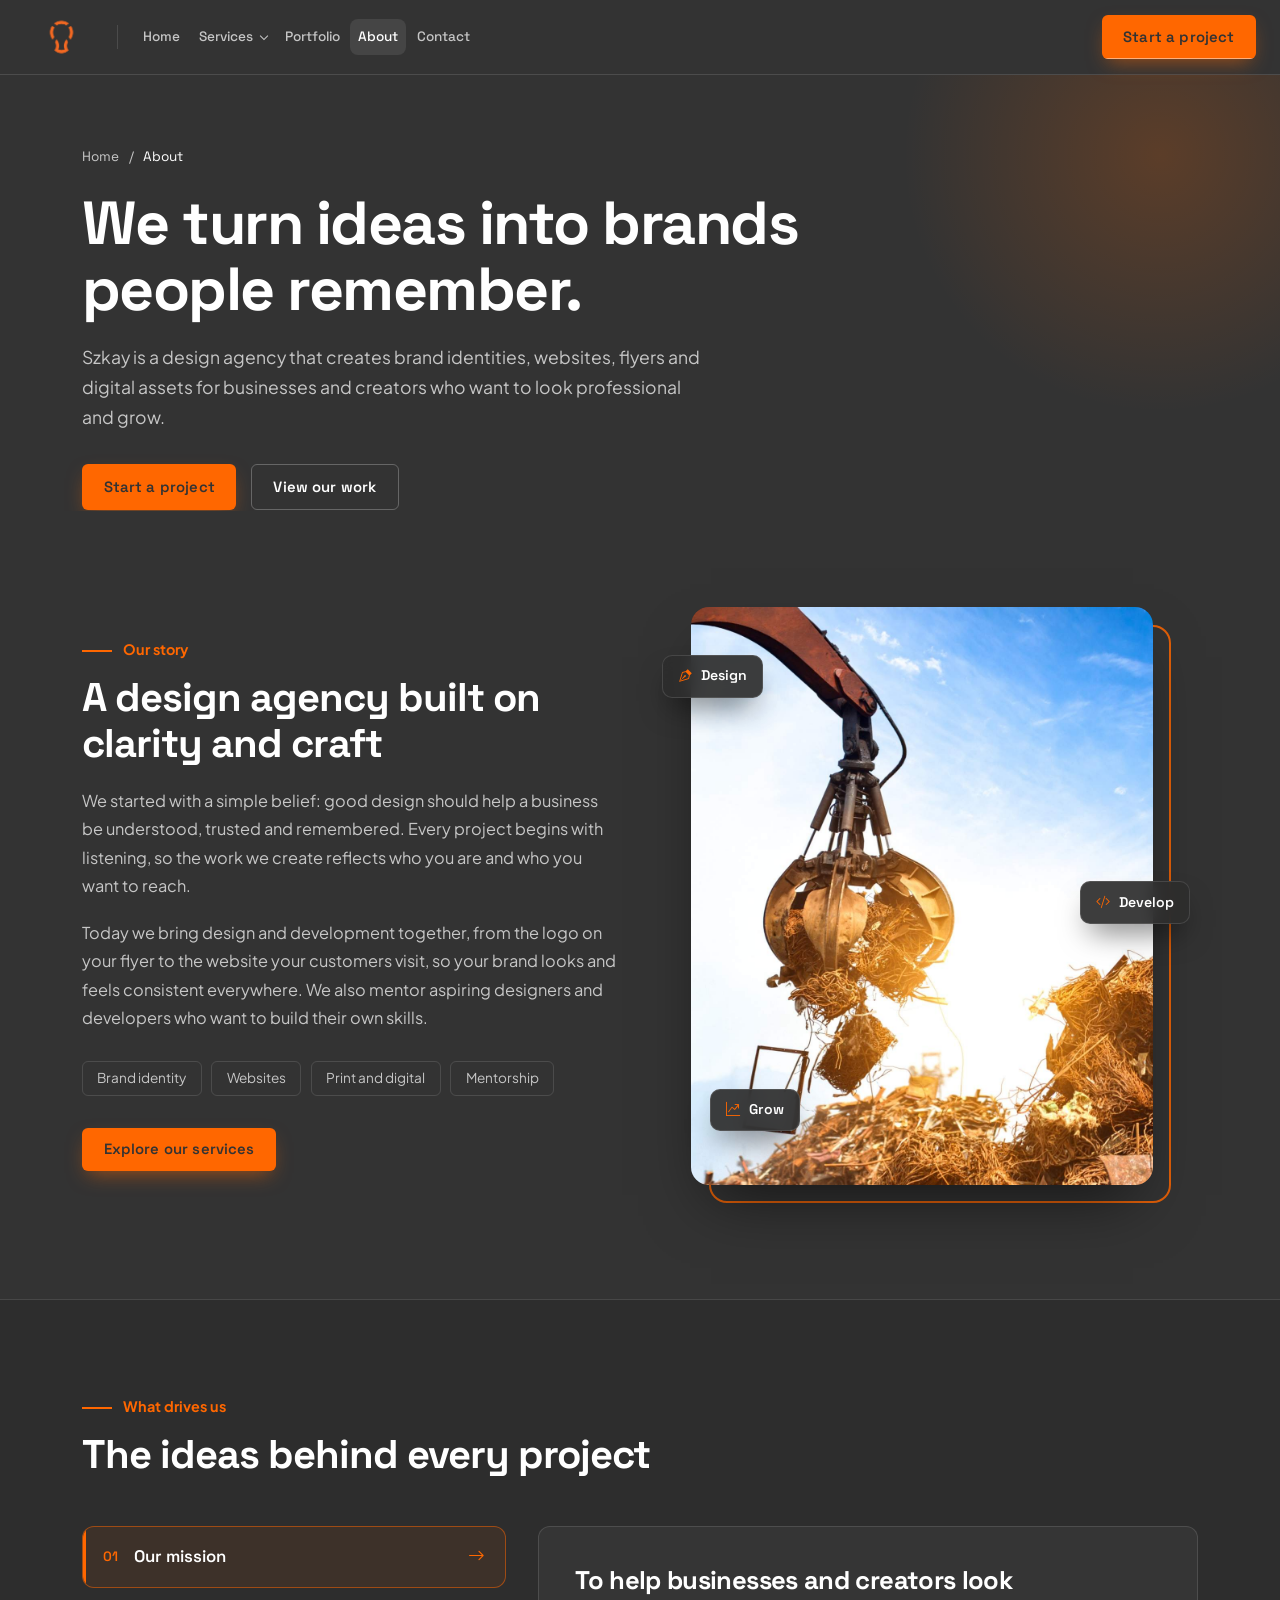
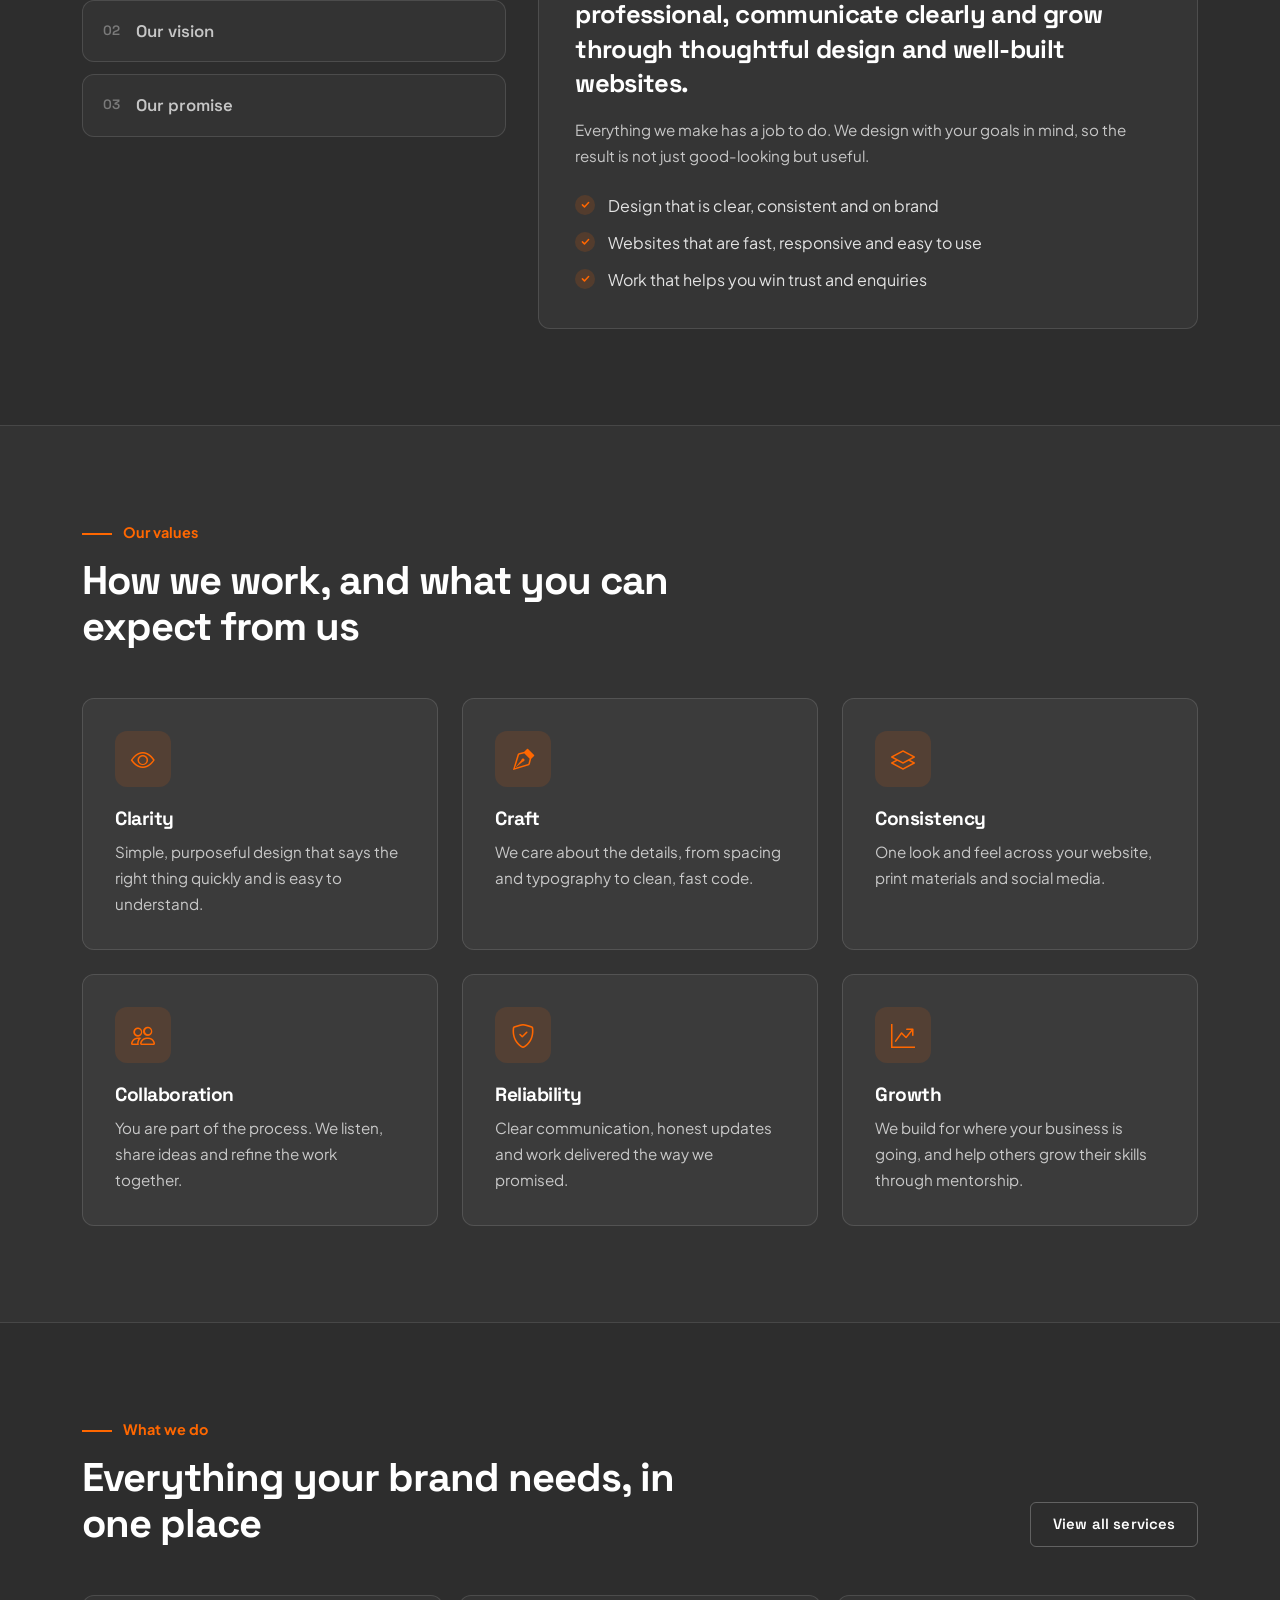
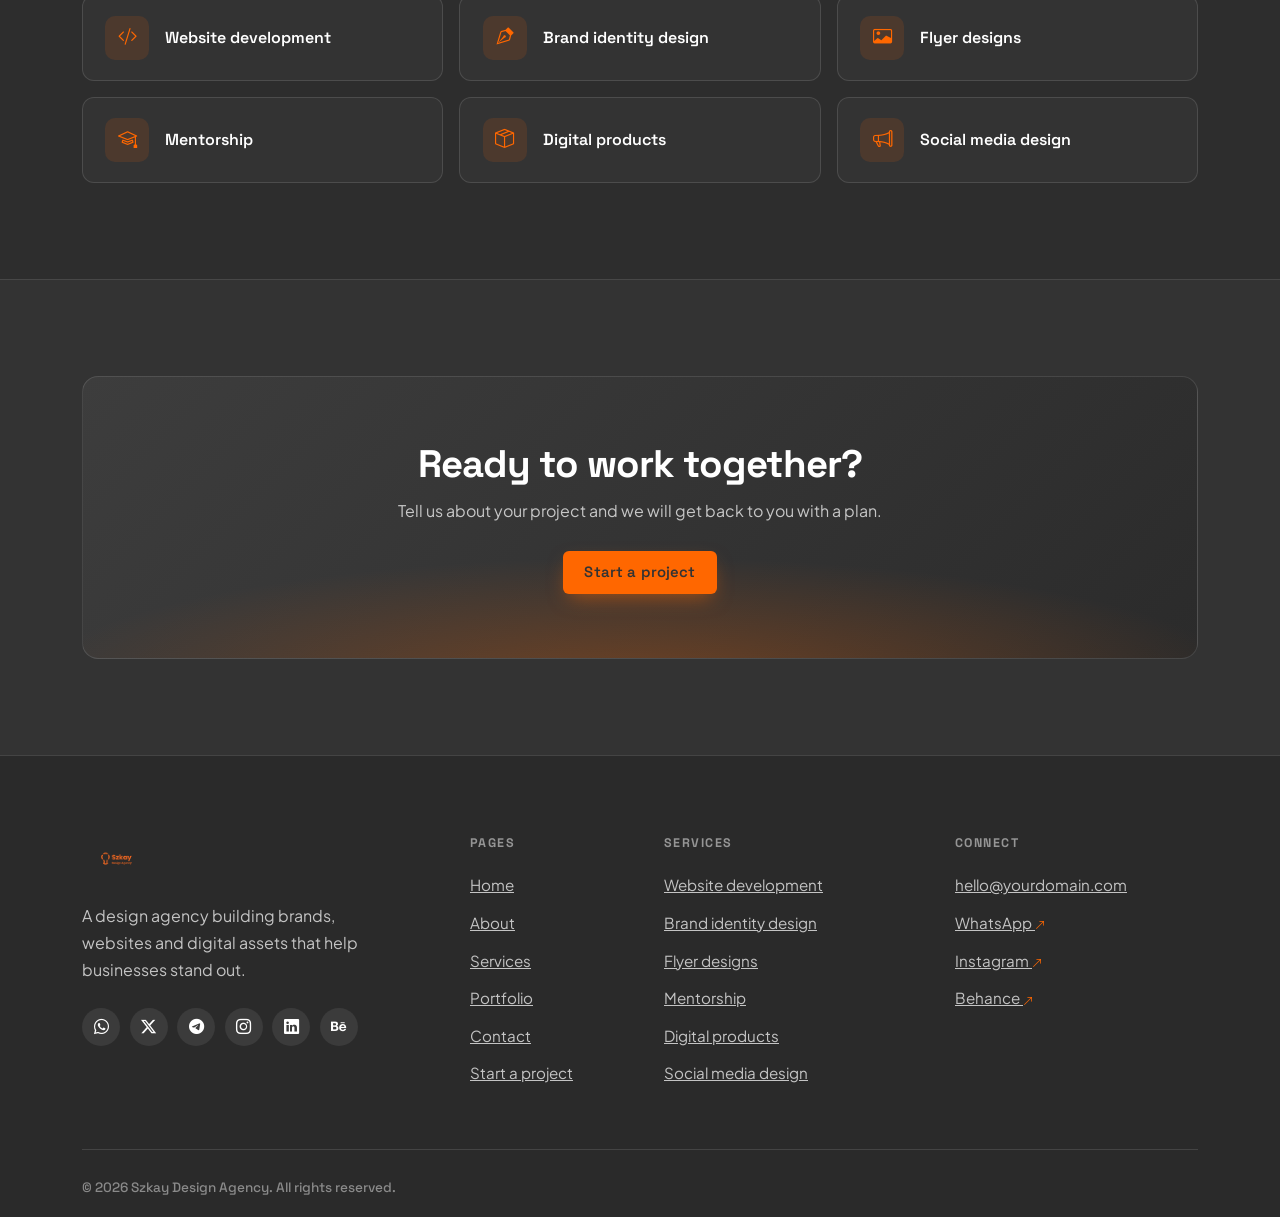
==== about.html @ f497b81e "Add files via upload" ====
<!DOCTYPE html>
<html lang="en">

<head>
    <meta charset="UTF-8">
    <meta name="viewport" content="width=device-width, initial-scale=1.0">

    <title>About | Szkay Design Agency</title>
    <meta name="description"
        content="Learn about Szkay Design Agency: who we are, what we believe and how we help businesses and creators with brand identity, websites, flyers and digital assets.">

    <!-- Bootstrap CSS -->
    <link href="https://cdn.jsdelivr.net/npm/bootstrap@5.3.8/dist/css/bootstrap.min.css" rel="stylesheet"
        integrity="sha384-sRIl4kxILFvY47J16cr9ZwB07vP4J8+LH7qKQnuqkuIAvNWLzeN8tE5YBujZqJLB" crossorigin="anonymous">

    <!-- Bootstrap Icons -->
    <link rel="stylesheet" href="https://cdn.jsdelivr.net/npm/bootstrap-icons@1.11.3/font/bootstrap-icons.min.css">

    <!-- Shared site CSS, then this page's CSS -->
    <link rel="stylesheet" href="index.css">
    <link rel="stylesheet" href="about.css">
    <link rel="preconnect" href="https://fonts.googleapis.com">
    <link
        href="https://fonts.googleapis.com/css2?family=Plus+Jakarta+Sans:wght@400;500;600;700;800&family=Space+Grotesk:wght@500;600;700&display=swap"
        rel="stylesheet">
</head>

<body>

    <!-- ===== NAVBAR ===== -->
    <header class="site-header">
        <nav class="navbar navbar-expand-lg site-nav" aria-label="Main navigation">
            <div class="container-fluid px-3 px-lg-4">

                <!-- Logo (left) -->
                <a class="navbar-brand site-logo" href="index.html">
                    <img src="icon.png" alt="SZKAY Design Agency" class="logo-img">
                </a>

                <!-- Thin divider between logo and links (desktop only) -->
                <span class="logo-divider d-none d-lg-block" aria-hidden="true"></span>

                <!-- Mobile toggler -->
                <button class="navbar-toggler site-toggler ms-auto" type="button" data-bs-toggle="collapse"
                    data-bs-target="#mainNav" aria-controls="mainNav" aria-expanded="false"
                    aria-label="Toggle navigation">
                    <span class="toggler-bar"></span>
                    <span class="toggler-bar"></span>
                    <span class="toggler-bar"></span>
                </button>

                <div class="collapse navbar-collapse" id="mainNav">

                    <!-- Links (next to the logo) -->
                    <ul class="navbar-nav site-links">
                        <li class="nav-item"><a class="nav-link" href="index.html">Home</a>
                        </li>

                        <!-- Services mega dropdown -->
                        <li class="nav-item dropdown">
                            <a class="nav-link dropdown-toggle" href="services.html" role="button"
                                data-bs-toggle="dropdown" aria-expanded="false">Services</a>
                            <div class="dropdown-menu mega-menu">
                                <div class="mega-grid">
                                    <a class="mega-item" href="services.html#website-development" style="--i:0">
                                        <span class="mega-icon"><i class="bi bi-code-slash"></i></span>
                                        <span class="mega-text"><strong>Website development</strong><small>Fast,
                                                responsive websites built to convert</small></span>
                                    </a>
                                    <a class="mega-item" href="services.html#brand-identity" style="--i:1">
                                        <span class="mega-icon"><i class="bi bi-vector-pen"></i></span>
                                        <span class="mega-text"><strong>Brand identity design</strong><small>Logos,
                                                colours and brand guidelines</small></span>
                                    </a>
                                    <a class="mega-item" href="services.html#flyer-designs" style="--i:2">
                                        <span class="mega-icon"><i class="bi bi-card-image"></i></span>
                                        <span class="mega-text"><strong>Flyer designs</strong><small>Print and digital
                                                flyers that get noticed</small></span>
                                    </a>
                                    <a class="mega-item" href="services.html#mentorship" style="--i:3">
                                        <span class="mega-icon"><i class="bi bi-mortarboard"></i></span>
                                        <span class="mega-text"><strong>Mentorship</strong><small>One-on-one guidance in
                                                design and code</small></span>
                                    </a>
                                    <a class="mega-item" href="services.html#digital-products" style="--i:4">
                                        <span class="mega-icon"><i class="bi bi-box-seam"></i></span>
                                        <span class="mega-text"><strong>Digital products</strong><small>Templates, kits
                                                and ready-to-use assets</small></span>
                                    </a>
                                    <a class="mega-item" href="services.html#social-media-design" style="--i:5">
                                        <span class="mega-icon"><i class="bi bi-megaphone"></i></span>
                                        <span class="mega-text"><strong>Social media design</strong><small>Posts,
                                                banners and campaign graphics</small></span>
                                    </a>
                                </div>
                                <div class="mega-foot"><a href="services.html">View all services <i
                                            class="bi bi-arrow-right"></i></a></div>
                            </div>
                        </li>

                        <li class="nav-item"><a class="nav-link" href="portfolio.html">Portfolio</a></li>
                        <li class="nav-item"><a class="nav-link active" aria-current="page" href="about.html">About</a></li>
                        <li class="nav-item"><a class="nav-link" href="contact.html">Contact</a></li>
                    </ul>

                    <!-- Actions (right) -->
                    <div class="nav-actions ms-lg-auto">
                        <a class="btn nav-cta" href="contact.html">Start a project</a>
                    </div>

                </div>
            </div>
        </nav>

        <!-- Scroll progress line -->
        <div class="scroll-progress" aria-hidden="true"></div>
    </header>

    <main>

        <!-- ===== PAGE HERO ===== -->
        <section class="page-hero">
            <div class="container-xl">
                <nav class="crumbs" aria-label="Breadcrumb" data-reveal>
                    <a href="index.html">Home</a><span aria-hidden="true">/</span><span aria-current="page">About</span>
                </nav>
                <h1 class="hero-title">We turn ideas into brands people remember.</h1>
                <p class="lead-text" data-reveal style="--d:.2s">Szkay is a design agency that creates brand identities,
                    websites, flyers and digital assets for businesses and creators who want to look professional and
                    grow.</p>
                <div class="hero-actions" data-reveal style="--d:.3s">
                    <a class="btn btn-fill" href="contact.html">Start a project</a>
                    <a class="btn btn-ghost" href="portfolio.html">View our work</a>
                </div>
            </div>
        </section>

        <!-- ===== OUR STORY ===== -->
        <section class="section ab-story" id="story">
            <div class="container-xl">
                <div class="row g-5 align-items-center">
                    <div class="col-lg-6" data-reveal>
                        <p class="kicker">Our story</p>
                        <h2>A design agency built on clarity and craft</h2>
                        <p class="ab-text">We started with a simple belief: good design should help a business be
                            understood, trusted and remembered. Every project begins with listening, so the work we
                            create reflects who you are and who you want to reach.</p>
                        <p class="ab-text">Today we bring design and development together, from the logo on your flyer
                            to the website your customers visit, so your brand looks and feels consistent everywhere. We
                            also mentor aspiring designers and developers who want to build their own skills.</p>
                        <ul class="hero-tags">
                            <li>Brand identity</li>
                            <li>Websites</li>
                            <li>Print and digital</li>
                            <li>Mentorship</li>
                        </ul>
                        <a class="btn btn-fill" href="services.html">Explore our services</a>
                    </div>
                    <div class="col-lg-6" data-reveal style="--d:.15s">
                        <!-- Replace 2.jpg with a photo of your own (portrait works best) -->
                        <div class="about-visual">
                            <div class="about-frame">
                                <img src="2.jpg" alt="Szkay Design Agency creative work" loading="lazy">
                            </div>
                            <span class="float-chip c1"><i class="bi bi-vector-pen"></i> Design</span>
                            <span class="float-chip c2"><i class="bi bi-code-slash"></i> Develop</span>
                            <span class="float-chip c3"><i class="bi bi-graph-up-arrow"></i> Grow</span>
                        </div>
                    </div>
                </div>
            </div>
        </section>


        <!-- ===== MISSION / VISION / PROMISE ===== -->
        <section class="section section-alt ab-mission" id="mission">
            <div class="container-xl">
                <div class="section-head" data-reveal>
                    <p class="kicker">What drives us</p>
                    <h2>The ideas behind every project</h2>
                </div>
                <div class="ab-tabs" data-reveal>
                    <div class="ab-tablist" role="tablist" aria-label="Our mission, vision and promise" aria-orientation="vertical">
                            <button class="ab-tab" type="button" role="tab" id="tab-mission" aria-controls="panel-mission"
                                aria-selected="true" data-tab="mission"><span class="ab-tab-no">01</span>Our mission<i class="bi bi-arrow-right"></i></button>
                            <button class="ab-tab" type="button" role="tab" id="tab-vision" aria-controls="panel-vision"
                                aria-selected="false" data-tab="vision" tabindex="-1"><span class="ab-tab-no">02</span>Our vision<i class="bi bi-arrow-right"></i></button>
                            <button class="ab-tab" type="button" role="tab" id="tab-promise" aria-controls="panel-promise"
                                aria-selected="false" data-tab="promise" tabindex="-1"><span class="ab-tab-no">03</span>Our promise<i class="bi bi-arrow-right"></i></button>
                    </div>
                    <div class="ab-panels">
                            <article class="card-x ab-panel is-active" role="tabpanel" id="panel-mission" aria-labelledby="tab-mission" tabindex="0">
                                <h3>To help businesses and creators look professional, communicate clearly and grow through thoughtful design and well-built websites.</h3>
                                <p>Everything we make has a job to do. We design with your goals in mind, so the result is not just good-looking but useful.</p>
                                <ul class="ab-points">
                                    <li>Design that is clear, consistent and on brand</li>
                                    <li>Websites that are fast, responsive and easy to use</li>
                                    <li>Work that helps you win trust and enquiries</li>
                                </ul>
                            </article>
                            <article class="card-x ab-panel" role="tabpanel" id="panel-vision" aria-labelledby="tab-vision" tabindex="0" hidden>
                                <h3>To be the design partner people trust to bring their ideas to life, and to help the next generation of designers and developers find their footing.</h3>
                                <p>We want every client to leave with work they are proud of, and every mentee to leave with skills and confidence they can build on.</p>
                                <ul class="ab-points">
                                    <li>A trusted partner for brands of every size</li>
                                    <li>Design and development working together under one roof</li>
                                    <li>A community of growing creatives</li>
                                </ul>
                            </article>
                            <article class="card-x ab-panel" role="tabpanel" id="panel-promise" aria-labelledby="tab-promise" tabindex="0" hidden>
                                <h3>Clear communication, honest advice and work we are proud to put our name on, from the first message to the final delivery.</h3>
                                <p>We keep you informed, listen to your feedback and tell you what we think, even when it is not what you expected to hear.</p>
                                <ul class="ab-points">
                                    <li>No jargon, just plain and honest communication</li>
                                    <li>Your feedback shapes the final result</li>
                                    <li>Everything you need to use your files, handed over</li>
                                </ul>
                            </article>
                    </div>
                </div>
            </div>
        </section>

        <!-- ===== VALUES ===== -->
        <section class="section" id="values">
            <div class="container-xl">
                <div class="section-head" data-reveal>
                    <p class="kicker">Our values</p>
                    <h2>How we work, and what you can expect from us</h2>
                </div>
                <div class="row g-4">
                    <div class="col-md-6 col-lg-4" data-reveal style="--d:0.0s">
                        <article class="card-x val-card">
                            <span class="val-icon"><i class="bi bi-eye"></i></span>
                            <h3>Clarity</h3>
                            <p>Simple, purposeful design that says the right thing quickly and is easy to understand.</p>
                        </article>
                    </div>
                    <div class="col-md-6 col-lg-4" data-reveal style="--d:0.1s">
                        <article class="card-x val-card">
                            <span class="val-icon"><i class="bi bi-vector-pen"></i></span>
                            <h3>Craft</h3>
                            <p>We care about the details, from spacing and typography to clean, fast code.</p>
                        </article>
                    </div>
                    <div class="col-md-6 col-lg-4" data-reveal style="--d:0.2s">
                        <article class="card-x val-card">
                            <span class="val-icon"><i class="bi bi-layers"></i></span>
                            <h3>Consistency</h3>
                            <p>One look and feel across your website, print materials and social media.</p>
                        </article>
                    </div>
                    <div class="col-md-6 col-lg-4" data-reveal style="--d:0.0s">
                        <article class="card-x val-card">
                            <span class="val-icon"><i class="bi bi-people"></i></span>
                            <h3>Collaboration</h3>
                            <p>You are part of the process. We listen, share ideas and refine the work together.</p>
                        </article>
                    </div>
                    <div class="col-md-6 col-lg-4" data-reveal style="--d:0.1s">
                        <article class="card-x val-card">
                            <span class="val-icon"><i class="bi bi-shield-check"></i></span>
                            <h3>Reliability</h3>
                            <p>Clear communication, honest updates and work delivered the way we promised.</p>
                        </article>
                    </div>
                    <div class="col-md-6 col-lg-4" data-reveal style="--d:0.2s">
                        <article class="card-x val-card">
                            <span class="val-icon"><i class="bi bi-graph-up-arrow"></i></span>
                            <h3>Growth</h3>
                            <p>We build for where your business is going, and help others grow their skills through mentorship.</p>
                        </article>
                    </div>
                </div>
            </div>
        </section>

        <!-- ===== WHAT WE DO ===== -->
        <section class="section section-alt ab-what" id="what-we-do">
            <div class="container-xl">
                <div class="section-head d-flex flex-wrap justify-content-between align-items-end gap-3" data-reveal>
                    <div style="max-width:640px">
                        <p class="kicker">What we do</p>
                        <h2 class="mb-0">Everything your brand needs, in one place</h2>
                    </div>
                    <a class="btn btn-ghost" href="services.html">View all services</a>
                </div>
                <div class="row g-3">
                    <div class="col-md-6 col-lg-4" data-reveal style="--d:0.00s">
                        <a class="what-tile" href="services.html#website-development">
                            <span class="what-icon"><i class="bi bi-code-slash"></i></span>Website development
                            <i class="bi bi-arrow-right what-arrow"></i>
                        </a>
                    </div>
                    <div class="col-md-6 col-lg-4" data-reveal style="--d:0.08s">
                        <a class="what-tile" href="services.html#brand-identity">
                            <span class="what-icon"><i class="bi bi-vector-pen"></i></span>Brand identity design
                            <i class="bi bi-arrow-right what-arrow"></i>
                        </a>
                    </div>
                    <div class="col-md-6 col-lg-4" data-reveal style="--d:0.16s">
                        <a class="what-tile" href="services.html#flyer-designs">
                            <span class="what-icon"><i class="bi bi-card-image"></i></span>Flyer designs
                            <i class="bi bi-arrow-right what-arrow"></i>
                        </a>
                    </div>
                    <div class="col-md-6 col-lg-4" data-reveal style="--d:0.00s">
                        <a class="what-tile" href="services.html#mentorship">
                            <span class="what-icon"><i class="bi bi-mortarboard"></i></span>Mentorship
                            <i class="bi bi-arrow-right what-arrow"></i>
                        </a>
                    </div>
                    <div class="col-md-6 col-lg-4" data-reveal style="--d:0.08s">
                        <a class="what-tile" href="services.html#digital-products">
                            <span class="what-icon"><i class="bi bi-box-seam"></i></span>Digital products
                            <i class="bi bi-arrow-right what-arrow"></i>
                        </a>
                    </div>
                    <div class="col-md-6 col-lg-4" data-reveal style="--d:0.16s">
                        <a class="what-tile" href="services.html#social-media-design">
                            <span class="what-icon"><i class="bi bi-megaphone"></i></span>Social media design
                            <i class="bi bi-arrow-right what-arrow"></i>
                        </a>
                    </div>
                </div>
            </div>
        </section>

        <!-- ===== CTA BAND ===== -->
        <section class="section">
            <div class="container-xl">
                <div class="cta-band" data-reveal>
                    <h2>Ready to work together?</h2>
                    <p>Tell us about your project and we will get back to you with a plan.</p>
                    <a class="btn btn-fill" href="contact.html">Start a project</a>
                </div>
            </div>
        </section>

    </main>

    <footer class="site-footer">
        <div class="container-xl">
            <div class="row g-5 footer-main">
                <div class="col-lg-4" data-reveal>
                    <a href="index.html" class="footer-logo"><img src="5.png" alt="SZKAY Design Agency"></a>
                    <p class="footer-about">A design agency building brands, websites and digital assets that help
                        businesses stand out.</p>
                    <div class="socials"><a href="#" aria-label="WhatsApp"><i class="bi bi-whatsapp"></i></a><a href="#"
                            aria-label="X"><i class="bi bi-twitter-x"></i></a><a href="#" aria-label="Telegram"><i
                                class="bi bi-telegram"></i></a><a href="#" aria-label="Instagram"><i
                                class="bi bi-instagram"></i></a><a href="#" aria-label="LinkedIn"><i
                                class="bi bi-linkedin"></i></a><a href="#" aria-label="Behance"><i
                                class="bi bi-behance"></i></a></div>
                </div>
                <div class="col-6 col-md-4 col-lg-2" data-reveal style="--d:.1s">
                    <h4>Pages</h4>
                    <ul>
                        <li><a href="index.html">Home</a></li>
                        <li><a href="about.html">About</a></li>
                        <li><a href="services.html">Services</a></li>
                        <li><a href="portfolio.html">Portfolio</a></li>
                        <li><a href="contact.html">Contact</a></li>
                        <li><a href="contact.html">Start a project</a></li>
                    </ul>
                </div>
                <div class="col-6 col-md-4 col-lg-3" data-reveal style="--d:.2s">
                    <h4>Services</h4>
                    <ul>
                        <li><a href="services.html#website-development">Website development</a></li>
                        <li><a href="services.html#brand-identity">Brand identity design</a></li>
                        <li><a href="services.html#flyer-designs">Flyer designs</a></li>
                        <li><a href="services.html#mentorship">Mentorship</a></li>
                        <li><a href="services.html#digital-products">Digital products</a></li>
                        <li><a href="services.html#social-media-design">Social media design</a></li>
                    </ul>
                </div>
                <div class="col-12 col-md-4 col-lg-3" data-reveal style="--d:.3s">
                    <h4>Connect</h4>
                    <ul>
                        <li><a href="mailto:hello@yourdomain.com">hello@yourdomain.com</a></li>
                        <li><a href="#">WhatsApp <i class="bi bi-arrow-up-right"></i></a></li>
                        <li><a href="#">Instagram <i class="bi bi-arrow-up-right"></i></a></li>
                        <li><a href="#">Behance <i class="bi bi-arrow-up-right"></i></a></li>
                    </ul>
                </div>
            </div>
            <div class="footer-bottom">
                <span>&copy; <span id="year"></span> Szkay Design Agency. All rights reserved.</span>
            </div>
        </div>
    </footer>

    
    <button class="to-top" id="toTop" type="button" aria-label="Back to top"><i class="bi bi-arrow-up"></i></button>

    <!-- Bootstrap JavaScript -->
    <script src="https://cdn.jsdelivr.net/npm/bootstrap@5.3.8/dist/js/bootstrap.bundle.min.js"
        integrity="sha384-FKyoEForCGlyvwx9Hj09JcYn3nv7wiPVlz7YYwJrWVcXK/BmnVDxM+D2scQbITxI"
        crossorigin="anonymous"></script>

    <!-- Shared site JS, then this page's JS -->
    <script src="index.js"></script>
    <script src="about.js"></script>

</body>

</html>
---- index.css ----
/* ===== Brand tokens ===== */
:root {
    --brand-dark: #333;
    --brand-orange: #ff6700;
    --brand-orange-hover: #ff7f2a;
    --brand-white: #fff;

    --text-muted: rgba(255, 255, 255, 0.72);
    --line: rgba(255, 255, 255, 0.12);
    --pill: rgba(255, 255, 255, 0.09);

    --nav-height: 74px;
    --nav-height-scrolled: 64px;
    --logo-height: 50px;
    --logo-height-scrolled: 44px;
}

/* ===== Header ===== */
.site-header {
    position: sticky;
    top: 0;
    z-index: 1030;
    background: var(--brand-dark);
    border-bottom: 1px solid var(--line);
    transition: box-shadow 0.35s ease, background-color 0.35s ease;
    animation: navDrop 0.7s cubic-bezier(0.22, 1, 0.36, 1) both;
}

.site-header.is-scrolled {
    background: rgba(51, 51, 51, 0.92);
    -webkit-backdrop-filter: saturate(160%) blur(12px);
    backdrop-filter: saturate(160%) blur(12px);
    box-shadow:
        0 2px 4px rgba(0, 0, 0, 0.12),
        0 12px 28px -8px rgba(0, 0, 0, 0.4),
        0 24px 48px -16px rgba(0, 0, 0, 0.3);
}

.site-nav {
    min-height: var(--nav-height);
    padding-block: 0;
    transition: min-height 0.35s ease;
}

.site-header.is-scrolled .site-nav {
    min-height: var(--nav-height-scrolled);
}

/* ===== Logo + divider ===== */
.site-logo {
    display: inline-flex;
    align-items: center;
    padding: 0;
    margin: 0;
}

.logo-img {
    display: block;
    height: var(--logo-height);
    width: auto;
    max-width: 240px;
    object-fit: contain;
    transition: height 0.35s ease, transform 0.35s ease;
    animation: logoIn 0.8s 0.25s cubic-bezier(0.22, 1, 0.36, 1) both;
}

.site-header.is-scrolled .logo-img {
    height: var(--logo-height-scrolled);
}

.site-logo:hover .logo-img {
    transform: scale(1.04);
}

.logo-divider {
    width: 1px;
    height: 24px;
    margin: 0 1.1rem;
    background: var(--line);
}

/* ===== Links (pill style) ===== */
.site-nav .nav-link {
    padding: 0.5rem 0.85rem;
    border-radius: 8px;
    /* font-weight: 500; */
    font-size: 0.85rem;
    color: var(--text-muted);
    transition: color 0.2s ease, background-color 0.2s ease;
}

.site-nav .nav-link:hover,
.site-nav .nav-link:focus-visible,
.site-nav .nav-link.show {
    color: var(--brand-white);
    background: rgba(255, 255, 255, 0.06);
}

.site-nav .nav-link.active {
    color: var(--brand-white);
    background: var(--pill);
}

.site-links {
    gap: 0.15rem;
}

/* Dropdown chevron */
.site-nav .dropdown-toggle::after {
    content: "";
    display: inline-block;
    width: 6px;
    height: 6px;
    margin-left: 0.5rem;
    vertical-align: 0.15em;
    border: 0;
    border-right: 1.5px solid currentColor;
    border-bottom: 1.5px solid currentColor;
    transform: rotate(45deg);
    transition: transform 0.25s ease;
}

.site-nav .dropdown-toggle.show::after {
    transform: rotate(225deg) translate(-1px, -1px);
}

/* Dropdown menu */
.site-dropdown {
    min-width: 200px;
    margin-top: 0.5rem;
    padding: 0.4rem;
    background: #3d3d3d;
    border: 1px solid var(--line);
    border-radius: 12px;
    box-shadow: 0 18px 40px -10px rgba(0, 0, 0, 0.55);
}

.site-dropdown .dropdown-item {
    padding: 0.55rem 0.8rem;
    border-radius: 8px;
    font-size: 0.83rem;
    color: var(--text-muted);
}

.site-dropdown .dropdown-item:hover,
.site-dropdown .dropdown-item:focus {
    background: var(--pill);
    color: var(--brand-white);
}

/* Open the dropdown on hover (desktop) */
@media (min-width: 992px) {
    .site-nav .dropdown:hover>.dropdown-menu {
        display: block;
    }

    .site-nav .dropdown>.dropdown-menu {
        margin-top: 0;
    }

    .site-nav .dropdown:hover>.nav-link {
        color: var(--brand-white);
        background: rgba(255, 255, 255, 0.06);
    }

    /* Links glide in one after another on page load */
    .site-nav .site-links .nav-item,
    .site-nav .nav-actions>* {
        animation: linkIn 0.6s cubic-bezier(0.22, 1, 0.36, 1) both;
    }

    .site-nav .site-links .nav-item:nth-child(1) {
        animation-delay: 0.30s;
    }

    .site-nav .site-links .nav-item:nth-child(2) {
        animation-delay: 0.37s;
    }

    .site-nav .site-links .nav-item:nth-child(3) {
        animation-delay: 0.44s;
    }

    .site-nav .site-links .nav-item:nth-child(4) {
        animation-delay: 0.51s;
    }

    .site-nav .site-links .nav-item:nth-child(5) {
        animation-delay: 0.58s;
    }

    .site-nav .nav-actions> :nth-child(1) {
        animation-delay: 0.66s;
    }
}

/* ===== Right-hand actions ===== */
.nav-actions {
    display: flex;
    align-items: center;
    gap: 0.75rem;
}

/* ===== Buttons (white fill slides up on hover, text stays #333) ===== */
.nav-cta,
.btn-fill,
.btn-ghost {
    position: relative;
    overflow: hidden;
    isolation: isolate;
    display: inline-flex;
    align-items: center;
    justify-content: center;
    font-weight: 700;
    font-size: 0.93rem;
    padding: 0.65rem 1.35rem;
    border: 0;
    border-radius: 6px;
    transition: transform 0.25s ease, box-shadow 0.3s ease, color 0.3s ease;
}

.nav-cta,
.btn-fill {
    background: var(--brand-orange);
    color: var(--brand-dark);
    box-shadow: 0 8px 20px -6px rgba(255, 103, 0, 0.55);
}

.nav-cta::before,
.btn-fill::before,
.btn-ghost::before {
    content: "";
    position: absolute;
    inset: 0;
    background: var(--brand-white);
    transform: translateY(101%);
    transition: transform 0.45s cubic-bezier(0.22, 1, 0.36, 1);
    z-index: -1;
}

.nav-cta:hover,
.nav-cta:focus-visible,
.btn-fill:hover,
.btn-fill:focus-visible {
    color: var(--brand-dark);
    transform: translateY(-2px);
    box-shadow: 0 14px 28px -8px rgba(255, 255, 255, 0.3);
}

.nav-cta:hover::before,
.nav-cta:focus-visible::before,
.btn-fill:hover::before,
.btn-fill:focus-visible::before,
.btn-ghost:hover::before,
.btn-ghost:focus-visible::before {
    transform: translateY(0);
}

.nav-cta:active,
.btn-fill:active {
    transform: translateY(0);
}

.btn-ghost {
    background: transparent;
    color: var(--brand-white);
    border: 1px solid rgba(255, 255, 255, 0.25);
}

.btn-ghost::before {
    background: var(--brand-orange);
}

.btn-ghost:hover,
.btn-ghost:focus-visible {
    color: var(--brand-dark);
    border-color: var(--brand-orange);
    transform: translateY(-2px);
}

/* ===== Scroll progress line ===== */
.scroll-progress {
    position: absolute;
    left: 0;
    bottom: -1px;
    width: 100%;
    height: 2px;
    background: var(--brand-orange);
    transform-origin: left;
    transform: scaleX(var(--progress, 0));
    pointer-events: none;
}

/* ===== Visible keyboard focus ===== */
.site-nav a:focus-visible,
.site-toggler:focus-visible {
    outline: 2px solid var(--brand-orange);
    outline-offset: 2px;
    box-shadow: none;
}

/* ===== Mobile toggler (3-bar icon that animates to an X) ===== */
.site-toggler {
    display: flex;
    flex-direction: column;
    justify-content: center;
    gap: 5px;
    width: 44px;
    height: 44px;
    padding: 0 10px;
    border: 0;
}

.site-toggler:focus {
    box-shadow: none;
}

.toggler-bar {
    display: block;
    height: 2px;
    width: 100%;
    background: var(--brand-white);
    border-radius: 2px;
    transition: transform 0.3s ease, opacity 0.2s ease, background-color 0.2s ease;
}

.site-toggler[aria-expanded="true"] .toggler-bar:nth-child(1) {
    transform: translateY(7px) rotate(45deg);
    background: var(--brand-orange);
}

.site-toggler[aria-expanded="true"] .toggler-bar:nth-child(2) {
    opacity: 0;
}

.site-toggler[aria-expanded="true"] .toggler-bar:nth-child(3) {
    transform: translateY(-7px) rotate(-45deg);
    background: var(--brand-orange);
}

/* ===== Tablet & mobile (below 992px) ===== */
@media (max-width: 991.98px) {
    :root {
        --nav-height: 68px;
        --nav-height-scrolled: 62px;
        --logo-height: 44px;
        --logo-height-scrolled: 40px;
    }

    .site-nav .navbar-collapse {
        padding: 0.75rem 0 1.25rem;
        border-top: 1px solid var(--line);
    }

    .site-links {
        gap: 0.25rem;
        margin-bottom: 1rem;
    }

    .site-nav .nav-link {
        padding: 0.75rem 0.9rem;
    }

    .site-dropdown {
        margin: 0.25rem 0 0.25rem 0.9rem;
        background: transparent;
        border: 0;
        box-shadow: none;
        padding: 0;
    }

    .nav-actions {
        padding-top: 1rem;
        border-top: 1px solid var(--line);
    }

    .nav-actions .nav-cta {
        flex: 1;
        text-align: center;
    }
}

/* ===== Keyframes ===== */
@keyframes navDrop {
    from {
        transform: translateY(-100%);
        opacity: 0;
    }

    to {
        transform: translateY(0);
        opacity: 1;
    }
}

@keyframes logoIn {
    from {
        opacity: 0;
        transform: translateX(-14px);
    }

    to {
        opacity: 1;
        transform: translateX(0);
    }
}

@keyframes linkIn {
    from {
        opacity: 0;
        transform: translateY(-10px);
    }

    to {
        opacity: 1;
        transform: translateY(0);
    }
}

@keyframes shine {
    from {
        left: -75%;
    }

    to {
        left: 130%;
    }
}

/* ===== Respect reduced motion ===== */
@media (prefers-reduced-motion: reduce) {

    .site-header,
    .site-nav,
    .logo-img,
    .site-nav .nav-item,
    .nav-actions>*,
    .site-nav .nav-link,
    .site-nav .dropdown-toggle::after,
    .icon-btn,
    .nav-cta,
    .toggler-bar {
        animation: none !important;
        transition: none !important;
    }
}

/* ================= LANDING PAGE ================= */
body {
    background: var(--brand-dark);
    color: var(--brand-white);
    font-family: "Plus Jakarta Sans", system-ui, -apple-system, "Segoe UI", sans-serif;
    -webkit-font-smoothing: antialiased;
}

h1,
h2,
h3 {
    font-weight: 800;
    letter-spacing: -0.02em;
}

.kicker {
    color: var(--brand-orange);
    font-weight: 700;
    font-size: 0.9rem;
    margin-bottom: 0.9rem;
}

.section {
    padding: 6rem 0;
}

.section-alt {
    background: #2d2d2d;
    border-block: 1px solid var(--line);
}

.section-head {
    margin-bottom: 3rem;
    max-width: 640px;
}

.section-head.d-flex {
    max-width: none;
}

.section-head h2 {
    font-size: clamp(1.75rem, 3.2vw, 2.5rem);
    line-height: 1.15;
}

/* Scroll reveal (only active when JS is running) */
.js [data-reveal] {
    opacity: 0;
    transform: translateY(28px);
    transition: opacity 0.8s ease var(--d, 0s), transform 0.8s cubic-bezier(0.22, 1, 0.36, 1) var(--d, 0s);
}

.js [data-reveal].is-visible {
    opacity: 1;
    transform: none;
}

/* Hero */
.hero {
    position: relative;
    overflow: hidden;
    padding: 5rem 0 6rem;
    min-height: calc(100vh - var(--nav-height));
    display: flex;
    align-items: center;
}

.hero::before {
    content: "";
    position: absolute;
    width: 620px;
    height: 620px;
    right: -180px;
    top: -120px;
    background: radial-gradient(circle, rgba(255, 103, 0, 0.22), transparent 65%);
    animation: glow 8s ease-in-out infinite alternate;
    pointer-events: none;
}

.hero .container-xl {
    position: relative;
}

.hero-title {
    font-size: clamp(2.2rem, 5vw, 3.8rem);
    line-height: 1.08;
    margin-bottom: 1.25rem;
}

.lead-text {
    color: var(--text-muted);
    font-size: 1.1rem;
    line-height: 1.7;
    max-width: 520px;
    margin-bottom: 2rem;
}

.hero-actions {
    display: flex;
    flex-wrap: wrap;
    gap: 0.9rem;
    margin-bottom: 2.5rem;
}

.hero-tags {
    list-style: none;
    padding: 0;
    margin: 0;
    display: flex;
    flex-wrap: wrap;
    gap: 0.6rem;
}

.hero-tags li {
    padding: 0.4rem 0.9rem;
    border: 1px solid var(--line);
    border-radius: 6px;
    font-size: 0.85rem;
    color: var(--text-muted);
    transition: border-color 0.3s, color 0.3s, transform 0.3s;
}

.hero-tags li:hover {
    border-color: var(--brand-orange);
    color: var(--brand-white);
    transform: translateY(-2px);
}

/* Hero image area (right-hand side) */
.media-wrap {
    position: relative;
    max-width: 430px;
    margin-inline: auto;
}

.media-frame {
    aspect-ratio: 4 / 5;
    border-radius: 14px;
    overflow: hidden;
    border: 1px solid var(--line);
    background: linear-gradient(160deg, #3d3d3d, #2b2b2b);
    box-shadow: 0 30px 60px -20px rgba(0, 0, 0, 0.6);
    animation: floatY 6s ease-in-out infinite;
}

.media-frame img {
    width: 100%;
    height: 100%;
    object-fit: cover;
    display: block;
}

.media-placeholder {
    height: 100%;
    display: flex;
    flex-direction: column;
    align-items: center;
    justify-content: center;
    gap: 0.8rem;
    color: rgba(255, 255, 255, 0.45);
    font-size: 0.95rem;
    border: 2px dashed rgba(255, 255, 255, 0.18);
    border-radius: 14px;
    margin: 14px;
    height: calc(100% - 28px);
}

.chip {
    position: absolute;
    padding: 0.65rem 1rem;
    border-radius: 8px;
    background: var(--brand-white);
    color: var(--brand-dark);
    font-weight: 700;
    font-size: 0.85rem;
    box-shadow: 0 16px 32px -12px rgba(0, 0, 0, 0.5);
}

.chip::before {
    content: "";
    display: inline-block;
    width: 8px;
    height: 8px;
    border-radius: 50%;
    background: var(--brand-orange);
    margin-right: 0.5rem;
}

.chip-a {
    left: -20px;
    top: 14%;
    animation: floatY 5s ease-in-out infinite reverse;
}

.chip-b {
    right: -16px;
    bottom: 12%;
    animation: floatY 7s ease-in-out infinite;
}

/* Cards */
.card-x {
    height: 100%;
    padding: 1.75rem;
    border-radius: 12px;
    background: rgba(255, 255, 255, 0.04);
    border: 1px solid var(--line);
    transition: transform 0.35s cubic-bezier(0.22, 1, 0.36, 1), border-color 0.3s, box-shadow 0.35s, background-color 0.3s;
}

.card-x:hover {
    transform: translateY(-8px);
    background: rgba(255, 255, 255, 0.07);
    box-shadow: 0 24px 40px -18px rgba(0, 0, 0, 0.6);
}

.card-icon {
    display: grid;
    place-items: center;
    width: 48px;
    height: 48px;
    margin-bottom: 1.25rem;
    border-radius: 10px;
    background: rgba(255, 103, 0, 0.12);
    color: var(--brand-orange);
    transition: background-color 0.3s, color 0.3s, transform 0.4s;
}

.card-x:hover .card-icon {
    background: var(--brand-orange);
    color: var(--brand-dark);
    transform: rotate(-8deg) scale(1.08);
}

.card-x h3,
.step h3 {
    font-size: 1.15rem;
    margin-bottom: 0.6rem;
}

.card-x p,
.step p {
    color: var(--text-muted);
    font-size: 0.95rem;
    line-height: 1.65;
    margin: 0;
}

/* Process */
.step {
    position: relative;
    padding-top: 1.5rem;
    border-top: 2px solid var(--line);
    transition: border-color 0.4s;
}

.step::before {
    content: "";
    position: absolute;
    left: 0;
    top: -2px;
    height: 2px;
    width: 0;
    background: var(--brand-orange);
    transition: width 0.6s cubic-bezier(0.22, 1, 0.36, 1);
}

.step:hover::before,
.is-visible .step::before {
    width: 100%;
}

.step-no {
    display: inline-grid;
    place-items: center;
    width: 34px;
    height: 34px;
    margin-bottom: 1rem;
    border-radius: 50%;
    background: var(--brand-orange);
    color: var(--brand-dark);
    font-weight: 800;
    font-size: 0.9rem;
}

/* Portfolio */
.work {
    display: block;
    color: inherit;
    text-decoration: none;
}

.work-thumb {
    aspect-ratio: 4 / 3;
    display: grid;
    place-items: center;
    border-radius: 12px;
    overflow: hidden;
    background: linear-gradient(160deg, #404040, #2b2b2b);
    border: 1px solid var(--line);
    color: rgba(255, 255, 255, 0.4);
    font-size: 0.9rem;
    transition: transform 0.5s cubic-bezier(0.22, 1, 0.36, 1), box-shadow 0.4s, border-color 0.3s;
}

.work-thumb img {
    width: 100%;
    height: 100%;
    object-fit: cover;
    transition: transform 0.6s;
}

.work:hover .work-thumb {
    transform: translateY(-6px);
    box-shadow: 0 24px 40px -18px rgba(0, 0, 0, 0.7);
}

.work:hover .work-thumb img {
    transform: scale(1.06);
}

.work-info {
    display: flex;
    justify-content: space-between;
    align-items: baseline;
    gap: 1rem;
    padding-top: 1rem;
}

.work-info h3 {
    font-size: 1.05rem;
    margin: 0;
    transition: color 0.3s;
}

.work-info span {
    color: var(--text-muted);
    font-size: 0.85rem;
}

.work:hover .work-info h3 {
    color: var(--brand-orange);
}

/* CTA band */
.cta-band {
    position: relative;
    overflow: hidden;
    text-align: center;
    padding: 4rem 1.5rem;
    border-radius: 16px;
    background: linear-gradient(135deg, #3d3d3d, #2b2b2b);
    border: 1px solid var(--line);
}

.cta-band::before {
    content: "";
    position: absolute;
    inset: auto -10% -60% -10%;
    height: 100%;
    background: radial-gradient(ellipse at center, rgba(255, 103, 0, 0.3), transparent 65%);
    animation: glow 6s ease-in-out infinite alternate;
    pointer-events: none;
}

.cta-band>* {
    position: relative;
}

.cta-band h2 {
    font-size: clamp(1.6rem, 3vw, 2.4rem);
    margin-bottom: 0.75rem;
}

.cta-band p {
    color: var(--text-muted);
    margin-bottom: 1.75rem;
}

/* Footer */


@keyframes floatY {

    0%,
    100% {
        transform: translateY(0);
    }

    50% {
        transform: translateY(-12px);
    }
}

@keyframes glow {
    from {
        opacity: 0.6;
        transform: scale(0.95);
    }

    to {
        opacity: 1;
        transform: scale(1.08);
    }
}

@media (max-width: 991.98px) {
    .section {
        padding: 4rem 0;
    }

    .hero {
        padding: 3rem 0 4rem;
    }

    .chip-a {
        left: 8px;
    }

    .chip-b {
        right: 8px;
    }
}

@media (prefers-reduced-motion: reduce) {
    .js [data-reveal] {
        opacity: 1;
        transform: none;
    }

    .hero::before,
    .cta-band::before,
    .media-frame,
    .chip {
        animation: none !important;
    }

    *,
    *::before,
    *::after {
        transition: none !important;
    }
}


/* ===== Hero logo motion graphic ===== */
.media-wrap {
    aspect-ratio: 1;
    display: grid;
    place-items: center;
}

.logo-stage {
    position: relative;
    z-index: 2;
    width: 88%;
    aspect-ratio: var(--ar, 1);
    filter: drop-shadow(0 24px 30px rgba(0, 0, 0, 0.45));
    cursor: pointer;
}

.logo-stage.is-assembled {
    animation: floatY 6s ease-in-out 1.8s infinite;
}

.tile {
    position: absolute;
    background-image: var(--img);
    opacity: 0;
    transform: translate(var(--x, 0), var(--y, 0)) rotate(var(--r, 0deg)) scale(var(--s, 1));
    transition: transform 1.3s cubic-bezier(0.22, 1, 0.36, 1), opacity 0.7s ease;
}

.logo-stage.is-assembled .tile {
    opacity: 1;
    transform: none;
}

/* Light sweep across the finished icon (masked to the icon shape) */
.logo-stage::after {
    content: "";
    position: absolute;
    inset: 0;
    opacity: 0;
    pointer-events: none;
    background: linear-gradient(110deg, transparent 42%, rgba(255, 255, 255, 0.75) 50%, transparent 58%) 150% 0 / 250% 100% no-repeat;
    -webkit-mask: var(--img) center / 100% 100% no-repeat;
    mask: var(--img) center / 100% 100% no-repeat;
}

.logo-stage.is-assembled::after {
    opacity: 1;
    animation: sweep 4.5s ease-in-out 2s infinite;
}

.stage-glow {
    position: absolute;
    width: 70%;
    aspect-ratio: 1;
    border-radius: 50%;
    background: radial-gradient(circle, rgba(255, 103, 0, 0.35), transparent 68%);
    animation: glow 5s ease-in-out infinite alternate;
}

.ring {
    position: absolute;
    border-radius: 50%;
    border: 1px dashed rgba(255, 255, 255, 0.2);
}

.ring-1 {
    width: 88%;
    aspect-ratio: 1;
    animation: spin 50s linear infinite;
}

.ring-2 {
    width: 100%;
    aspect-ratio: 1;
    border-style: solid;
    border-color: rgba(255, 255, 255, 0.08);
    animation: spin 28s linear infinite reverse;
}

.orbit-dot {
    position: absolute;
    top: -5px;
    left: 50%;
    width: 10px;
    height: 10px;
    margin-left: -5px;
    border-radius: 50%;
    background: var(--brand-orange);
    box-shadow: 0 0 14px 3px rgba(255, 103, 0, 0.7);
}

@keyframes spin {
    to {
        transform: rotate(360deg);
    }
}

@keyframes sweep {
    0% {
        background-position: 150% 0;
    }

    40%,
    100% {
        background-position: -50% 0;
    }
}

/* ===== Footer ===== */
.site-footer {
    padding: 5rem 0 0;
    border-top: 1px solid var(--line);
    background: #2a2a2a;
}

.footer-logo img {
    display: block;
    height: 46px;
    width: auto;
    max-width: 220px;
    margin-bottom: 1.25rem;
}

.footer-about {
    color: var(--text-muted);
    line-height: 1.7;
    max-width: 320px;
    margin-bottom: 1.5rem;
}

.socials {
    display: flex;
    flex-wrap: wrap;
    gap: 0.6rem;
}

.socials a {
    display: grid;
    place-items: center;
    width: 38px;
    height: 38px;
    border-radius: 50%;
    background: rgba(255, 255, 255, 0.08);
    color: var(--brand-white);
    font-size: 0.95rem;
    transition: background-color 0.3s, color 0.3s, transform 0.3s;
}

.socials a:hover {
    background: var(--brand-orange);
    color: var(--brand-dark);
    transform: translateY(-4px) rotate(-6deg);
}

.site-footer h4 {
    font-size: 0.78rem;
    font-weight: 800;
    letter-spacing: 0.12em;
    text-transform: uppercase;
    color: rgba(255, 255, 255, 0.5);
    margin-bottom: 1.4rem;
}

.site-footer ul {
    list-style: none;
    padding: 0;
    margin: 0;
    display: grid;
    gap: 0.85rem;
}

.site-footer ul a {
    display: inline-block;
    color: var(--text-muted);
    font-size: 0.95rem;
    transition: color 0.25s, transform 0.25s;
}

.site-footer ul a:hover {
    color: var(--brand-white);
    transform: translateX(5px);
}

.site-footer ul a .bi {
    font-size: 0.65rem;
    color: var(--brand-orange);
    display: inline-block;
    transition: transform 0.25s;
}

.site-footer ul a:hover .bi {
    transform: translate(2px, -2px);
}

.footer-bottom {
    margin-top: 4rem;
    padding: 1.75rem 0;
    border-top: 1px solid var(--line);
    color: rgba(255, 255, 255, 0.45);
    font-size: 0.85rem;
}

/* Back to top */
.to-top {
    position: fixed;
    right: 1.5rem;
    bottom: 1.5rem;
    z-index: 1040;
    width: 48px;
    height: 48px;
    border: 0;
    border-radius: 50%;
    background: var(--brand-orange);
    color: var(--brand-dark);
    font-size: 1.2rem;
    display: grid;
    place-items: center;
    box-shadow: 0 12px 26px -8px rgba(255, 103, 0, 0.7);
    opacity: 0;
    transform: translateY(20px) scale(0.8);
    pointer-events: none;
    transition: opacity 0.3s, transform 0.3s, background-color 0.3s;
}

.to-top.show {
    opacity: 1;
    transform: none;
    pointer-events: auto;
}

.to-top:hover {
    background: var(--brand-white);
    transform: translateY(-4px);
}

.to-top:hover .bi {
    animation: nudge 0.6s ease infinite alternate;
}

@keyframes nudge {
    to {
        transform: translateY(-3px);
    }
}

@media (prefers-reduced-motion: reduce) {

    .logo-stage,
    .logo-stage::after,
    .stage-glow,
    .ring,
    .to-top .bi {
        animation: none !important;
    }
}

/* ===== Orbiting technology icons ===== */
.orbit {
    position: absolute;
    z-index: 3;
    width: 100%;
    aspect-ratio: 1;
    margin: 0;
    padding: 0;
    list-style: none;
    pointer-events: none;
    animation: spin 40s linear infinite;
}

.orbit-item {
    --oi: 66px;
    position: absolute;
    pointer-events: auto;
    left: calc(50% + 50% * cos(var(--a)));
    top: calc(50% + 50% * sin(var(--a)));
    width: var(--oi);
    height: var(--oi);
    margin: calc(var(--oi) / -2) 0 0 calc(var(--oi) / -2);
}

/* Counter-spin keeps each icon upright while the orbit turns */
.orbit-item>span {
    display: grid;
    place-items: center;
    width: 100%;
    height: 100%;
    animation: spin 40s linear infinite reverse;
}

.orbit-item img {
    width: 100%;
    height: 100%;
    object-fit: contain;
    filter: drop-shadow(0 6px 10px rgba(0, 0, 0, 0.45));
    transition: transform 0.3s;
}

/* Dark logos (GitHub, Sentry) are turned white so they show on #333 */
.orbit-item img.mono {
    filter: brightness(0) invert(1) drop-shadow(0 6px 10px rgba(0, 0, 0, 0.45));
}

.orbit-item:hover img {
    transform: scale(1.18);
}

.media-wrap:hover .orbit,
.media-wrap:hover .orbit-item>span {
    animation-play-state: paused;
}

@media (max-width: 575.98px) {
    .media-wrap {
        width: calc(100% - 72px);
    }

    .orbit-item {
        --oi: 50px;
    }
}

@media (prefers-reduced-motion: reduce) {

    .orbit,
    .orbit-item>span {
        animation: none !important;
    }
}

/* ===== Hero spacing: push the logo graphic away from the text ===== */
@media (min-width: 992px) {
    .hero .row {
        --bs-gutter-x: 5rem;
    }

    .media-wrap {
        margin-inline: auto 36px;
        max-width: 460px;
    }
}

/* ===== Headings: Space Grotesk (clean, techy, professional) ===== */
h1,
h2,
h3,
.hero-title {
    font-family: "Space Grotesk", "Plus Jakarta Sans", system-ui, -apple-system, "Segoe UI", sans-serif;
    font-weight: 700;
    letter-spacing: -0.025em;
}

/* ===== Rolling dots: three evenly spaced ===== */
.orbit-dot {
    left: calc(50% + 50% * cos(var(--a, -90deg)));
    top: calc(50% + 50% * sin(var(--a, -90deg)));
    margin: -5px 0 0 -5px;
}

/* ===== Fonts: nav links, buttons and project names follow the heading font ===== */
.site-nav .nav-link,
.site-dropdown .dropdown-item,
.nav-cta,
.btn-fill,
.btn-ghost,
.work-info h3,
.work-info span {
    font-family: "Space Grotesk", "Plus Jakarta Sans", system-ui, -apple-system, "Segoe UI", sans-serif;
}

.site-nav .nav-link,
.site-dropdown .dropdown-item {
    font-weight: 500;
    letter-spacing: 0;
}

.nav-cta,
.btn-fill,
.btn-ghost {
    font-weight: 600;
    letter-spacing: 0.01em;
}

/* ===== More motion ===== */

/* Hero headline: words rise in one by one (words are wrapped by index.js) */
.hero-title .word {
    display: inline-block;
    opacity: 0;
    transform: translateY(0.55em);
    animation: wordIn 0.8s cubic-bezier(0.22, 1, 0.36, 1) forwards;
    animation-delay: calc(0.3s + var(--i) * 0.07s);
}

@keyframes wordIn {
    to {
        opacity: 1;
        transform: none;
    }
}

/* Hero graphic follows the pointer slightly (parallax) */
.stage-glow {
    translate: calc(var(--px, 0) * 26px) calc(var(--py, 0) * 26px);
    transition: translate 0.5s ease-out;
}

.logo-stage {
    translate: calc(var(--px, 0) * 12px) calc(var(--py, 0) * 12px);
    transition: translate 0.5s ease-out;
}

/* Scrolling service ticker */
.marquee {
    overflow: hidden;
    padding: 1.4rem 0;
    border-block: 1px solid var(--line);
    background: #2d2d2d;
    -webkit-mask: linear-gradient(90deg, transparent, #000 10%, #000 90%, transparent);
    mask: linear-gradient(90deg, transparent, #000 10%, #000 90%, transparent);
}

.marquee-track {
    display: flex;
    width: max-content;
    animation: marquee 32s linear infinite;
}

.marquee:hover .marquee-track {
    animation-play-state: paused;
}

.marquee-track span {
    display: inline-flex;
    align-items: center;
    padding-right: 3rem;
    white-space: nowrap;
    font-family: "Space Grotesk", sans-serif;
    font-weight: 600;
    font-size: 1.35rem;
    letter-spacing: -0.01em;
    color: rgba(255, 255, 255, 0.55);
    transition: color 0.3s;
}

.marquee-track span::after {
    content: "";
    width: 8px;
    height: 8px;
    margin-left: 3rem;
    border-radius: 50%;
    background: var(--brand-orange);
}

.marquee-track span:hover {
    color: var(--brand-white);
}

@keyframes marquee {
    to {
        transform: translateX(-25%);
    }
}

/* Section labels: orange line draws in */
.kicker::before {
    content: "";
    display: inline-block;
    width: 0;
    height: 2px;
    margin-right: 0;
    vertical-align: middle;
    background: var(--brand-orange);
    transition: width 0.8s cubic-bezier(0.22, 1, 0.36, 1) 0.3s, margin 0.8s 0.3s;
}

.is-visible .kicker::before {
    width: 30px;
    margin-right: 0.7rem;
}

/* Cards: soft light that follows the cursor */
.card-x {
    position: relative;
    overflow: hidden;
}

.card-x::before {
    content: "";
    position: absolute;
    inset: 0;
    border-radius: inherit;
    pointer-events: none;
    opacity: 0;
    background: radial-gradient(280px circle at var(--mx, 50%) var(--my, 50%), rgba(255, 255, 255, 0.09), transparent 70%);
    transition: opacity 0.3s;
}

.card-x:hover::before {
    opacity: 1;
}

.card-x>* {
    position: relative;
}

/* Process: number badges pulse softly once visible */
.is-visible .step-no {
    animation: ping 3s ease-out infinite;
}

@keyframes ping {
    0% {
        box-shadow: 0 0 0 0 rgba(255, 103, 0, 0.55);
    }

    70%,
    100% {
        box-shadow: 0 0 0 14px rgba(255, 103, 0, 0);
    }
}

/* Selected work: images are revealed with a wipe and settle from a slight zoom */
.js .work-thumb {
    clip-path: inset(0 0 100% 0 round 12px);
    transition: clip-path 1.1s cubic-bezier(0.22, 1, 0.36, 1) 0.25s, transform 0.5s cubic-bezier(0.22, 1, 0.36, 1), box-shadow 0.4s;
}

.js .is-visible .work-thumb {
    clip-path: inset(0 0 0 0 round 12px);
}

.js .work-thumb img {
    transform: scale(1.2);
    transition: transform 1.2s cubic-bezier(0.22, 1, 0.36, 1);
}

.js .is-visible .work-thumb img {
    transform: scale(1);
}

.js .is-visible .work:hover .work-thumb img {
    transform: scale(1.06);
}

/* CTA band: light sweeps across */
.cta-band::after {
    content: "";
    position: absolute;
    top: 0;
    left: -40%;
    width: 30%;
    height: 100%;
    pointer-events: none;
    background: linear-gradient(100deg, transparent, rgba(255, 255, 255, 0.07), transparent);
    transform: skewX(-20deg);
    animation: bandSweep 7s ease-in-out infinite;
}

@keyframes bandSweep {
    0% {
        left: -40%;
    }

    45%,
    100% {
        left: 140%;
    }
}

@media (prefers-reduced-motion: reduce) {
    .hero-title .word {
        opacity: 1;
        transform: none;
        animation: none !important;
    }

    .marquee-track,
    .cta-band::after,
    .is-visible .step-no {
        animation: none !important;
    }

    .js .work-thumb {
        clip-path: none;
    }

    .js .work-thumb img {
        transform: none;
    }

    .stage-glow,
    .logo-stage {
        translate: none;
    }
}


/* ===== Marquee: brand icons (transparent background) ===== */
.marquee {
    padding: 1.6rem 0;
}

.m-icon {
    flex: none;
    width: 44px;
    height: 44px;
    margin-right: 5rem;
    object-fit: contain;
    filter: drop-shadow(0 6px 10px rgba(0, 0, 0, 0.4));
    transition: transform 0.3s ease;
}

.m-icon.mono {
    filter: brightness(0) invert(1) drop-shadow(0 6px 10px rgba(0, 0, 0, 0.4));
}

.m-icon:hover {
    transform: translateY(-4px) scale(1.18);
}

/* ===== Services mega dropdown ===== */
@media (min-width: 992px) {

    /* make the Services item as tall as the navbar so the panel opens just under it */
    .site-nav .navbar-collapse {
        align-self: stretch;
    }

    .site-nav .site-links .nav-item {
        display: flex;
        align-items: center;
    }
}

.site-nav .dropdown .mega-menu {
    width: 680px;
    max-width: calc(100vw - 2rem);
    left: -12px;
    top: calc(100% + 6px);
    margin: 0;
    padding: 12px;
    background: #2b2b2b;
    border: 1px solid var(--line);
    border-radius: 16px;
    box-shadow: 0 30px 60px -16px rgba(0, 0, 0, 0.7);
    animation: menuIn 0.3s cubic-bezier(0.22, 1, 0.36, 1);
}

.mega-menu::before {
    content: "";
    position: absolute;
    left: 0;
    right: 0;
    top: -12px;
    height: 12px;
}

.mega-grid {
    display: grid;
    grid-template-columns: 1fr 1fr;
    grid-template-rows: repeat(3, auto);
    grid-auto-flow: column;
    gap: 4px 8px;
}

.mega-item {
    display: flex;
    align-items: center;
    gap: 0.9rem;
    padding: 0.8rem 0.9rem;
    border-radius: 12px;
    color: var(--brand-white);
    text-decoration: none;
    transition: background-color 0.25s ease, transform 0.25s ease;
    animation: itemIn 0.45s cubic-bezier(0.22, 1, 0.36, 1) both;
    animation-delay: calc(var(--i) * 0.045s + 0.05s);
}

.mega-item:hover,
.mega-item:focus-visible {
    background: rgba(255, 255, 255, 0.07);
    transform: translateX(3px);
}

.mega-icon {
    flex: none;
    display: grid;
    place-items: center;
    width: 42px;
    height: 42px;
    border-radius: 11px;
    background: rgba(255, 103, 0, 0.12);
    color: var(--brand-orange);
    font-size: 1.1rem;
    transition: background-color 0.25s ease, color 0.25s ease, transform 0.3s ease;
}

.mega-item:hover .mega-icon {
    background: var(--brand-orange);
    color: var(--brand-dark);
    transform: rotate(-6deg) scale(1.06);
}

.mega-text {
    display: grid;
    gap: 2px;
    min-width: 0;
}

.mega-text strong {
    font-family: "Space Grotesk", sans-serif;
    font-weight: 600;
    font-size: 0.95rem;
}

.mega-text small {
    color: rgba(255, 255, 255, 0.5);
    font-size: 0.78rem;
    line-height: 1.35;
}

.mega-foot {
    margin-top: 8px;
    padding: 12px 14px 4px;
    border-top: 1px solid var(--line);
}

.mega-foot a {
    font-family: "Space Grotesk", sans-serif;
    font-weight: 500;
    font-size: 0.88rem;
    color: rgba(255, 255, 255, 0.6);
    text-decoration: none;
    transition: color 0.25s;
}

.mega-foot a:hover {
    color: var(--brand-white);
}

.mega-foot .bi {
    display: inline-block;
    margin-left: 0.25rem;
    transition: transform 0.25s;
}

.mega-foot a:hover .bi {
    transform: translateX(4px);
}

@keyframes menuIn {
    from {
        opacity: 0;
        transform: translateY(10px);
    }

    to {
        opacity: 1;
        transform: none;
    }
}

@keyframes itemIn {
    from {
        opacity: 0;
        transform: translateY(8px);
    }

    to {
        opacity: 1;
        transform: none;
    }
}

@media (max-width: 991.98px) {
    .site-nav .dropdown .mega-menu {
        position: static;
        width: auto;
        max-width: none;
        padding: 0 0 0 0.6rem;
        margin: 0.25rem 0;
        background: transparent;
        border: 0;
        box-shadow: none;
        animation: none;
    }

    .mega-menu::before {
        display: none;
    }

    .mega-grid {
        grid-template-columns: 1fr;
        grid-template-rows: none;
        grid-auto-flow: row;
    }

    .mega-text small {
        display: none;
    }

    .mega-item {
        padding: 0.6rem 0.5rem;
    }

    .mega-foot {
        padding-left: 0.5rem;
    }
}

/* ===== Marquee: each brand icon sits in a card that reveals its name on hover ===== */
.marquee {
    padding: 2rem 0 3.4rem;
}

.m-card {
    position: relative;
    flex: none;
    width: 120px;
    height: 100px;
    margin-right: 1.1rem;
    display: grid;
    place-items: center;
    border-radius: 16px;
    background: rgba(255, 255, 255, 0.04);
    border: 1px solid var(--line);
    transition: transform 0.35s cubic-bezier(0.22, 1, 0.36, 1), background-color 0.3s, box-shadow 0.35s;
}

.m-card:hover {
    transform: translateY(-6px);
    background: rgba(255, 255, 255, 0.08);
    box-shadow: 0 18px 30px -14px rgba(0, 0, 0, 0.6);
}

.m-logo {
    width: 46px;
    height: 46px;
    object-fit: contain;
    filter: drop-shadow(0 6px 10px rgba(0, 0, 0, 0.4));
    transition: transform 0.35s cubic-bezier(0.22, 1, 0.36, 1);
}

.m-logo.mono {
    filter: brightness(0) invert(1) drop-shadow(0 6px 10px rgba(0, 0, 0, 0.4));
}

.m-card:hover .m-logo {
    transform: scale(1.1);
}

.m-name {
    position: absolute;
    top: calc(100% + 10px);
    left: 50%;
    translate: -50% 0;
    white-space: nowrap;
    font-family: "Space Grotesk", "Plus Jakarta Sans", system-ui, sans-serif;
    font-weight: 200;
    font-size: 0.12rem;
    letter-spacing: 0.02em;
    color: rgba(255, 255, 255, 0.85);
    opacity: 0;
    transform: translateY(-6px);
    transition: opacity 0.3s ease, transform 0.35s cubic-bezier(0.22, 1, 0.36, 1);
}

.m-card:hover .m-name {
    opacity: 1;
    transform: none;
}

/* ===== Footer: column titles and copyright use the heading font ===== */
.site-footer h4,
.footer-bottom {
    font-family: "Space Grotesk", "Plus Jakarta Sans", system-ui, -apple-system, "Segoe UI", sans-serif;
}

.footer-bottom {
    font-weight: 500;
}

@media (prefers-reduced-motion: reduce) {

    .site-nav .dropdown .mega-menu,
    .mega-item {
        animation: none !important;
    }
}
---- about.css ----
/* =====================================================
   ABOUT PAGE  (loads AFTER index.css)
   Reuses from index.css: brand tokens, .section, .section-alt, .card-x,
   .kicker, .hero-tags, .marquee, .cta-band, .btn-fill, .btn-ghost, [data-reveal]
   ===================================================== */

html {
    scroll-behavior: smooth;
}

/* ===== Page hero ===== */
.page-hero {
    position: relative;
    overflow: hidden;
    padding: 4.5rem 0 .1rem;
}

.page-hero::before {
    content: "";
    position: absolute;
    width: 560px;
    height: 560px;
    right: -160px;
    top: -200px;
    background: radial-gradient(circle, rgba(255, 103, 0, 0.2), transparent 65%);
    animation: glow 8s ease-in-out infinite alternate;
    pointer-events: none;
}

.page-hero .container-xl {
    position: relative;
}

.page-hero .hero-title {
    max-width: 820px;
}

.page-hero .lead-text {
    max-width: 620px;
}

.page-hero .hero-actions {
    margin-bottom: 0;
}

.crumbs {
    display: flex;
    align-items: center;
    gap: 0.6rem;
    margin-bottom: 1.5rem;
    font-family: "Space Grotesk", sans-serif;
    font-size: 0.85rem;
    color: var(--text-muted);
}

.crumbs a {
    color: inherit;
    text-decoration: none;
    transition: color 0.25s ease;
}

.crumbs a:hover {
    color: var(--brand-orange);
}

.crumbs [aria-current] {
    color: var(--brand-white);
}

/* ===== Our story ===== */
.ab-story h2,
.ab-mission h2,
.ab-what h2 {
    font-size: clamp(1.75rem, 3.2vw, 2.5rem);
    line-height: 1.15;
    margin-bottom: 1.25rem;
}

.ab-text {
    max-width: 540px;
    margin-bottom: 1.1rem;
    color: var(--text-muted);
    font-size: 1.02rem;
    line-height: 1.75;
}

.ab-story .hero-tags {
    margin: 1.75rem 0 2rem;
}

/* Image with an offset outline and floating labels; tilts slightly with the pointer */
.about-visual {
    position: relative;
    max-width: 480px;
    margin-inline: auto;
    padding: 0 18px 18px 0;
    perspective: 900px;
}

.about-visual::before {
    content: "";
    position: absolute;
    inset: 18px 0 0 18px;
    border: 2px solid var(--brand-orange);
    border-radius: 18px;
    opacity: 0.85;
    transition: transform 0.5s cubic-bezier(0.22, 1, 0.36, 1);
}

.about-visual:hover::before {
    transform: translate(6px, 6px);
}

.about-frame {
    position: relative;
    overflow: hidden;
    aspect-ratio: 4 / 5;
    border-radius: 18px;
    background: #2d2d2d;
    box-shadow: 0 30px 60px -20px rgba(0, 0, 0, 0.6);
    transform: rotateX(var(--ry, 0deg)) rotateY(var(--rx, 0deg));
    transition: transform 0.4s ease-out;
    will-change: transform;
}

.about-frame img {
    width: 100%;
    height: 100%;
    object-fit: cover;
    display: block;
    transition: transform 0.8s cubic-bezier(0.22, 1, 0.36, 1);
}

.about-visual:hover .about-frame img {
    transform: scale(1.05);
}

.float-chip {
    position: absolute;
    z-index: 2;
    display: inline-flex;
    align-items: center;
    gap: 0.55rem;
    padding: 0.6rem 0.95rem;
    border-radius: 10px;
    background: rgba(45, 45, 45, 0.92);
    border: 1px solid var(--line);
    -webkit-backdrop-filter: blur(8px);
    backdrop-filter: blur(8px);
    font-family: "Space Grotesk", sans-serif;
    font-weight: 600;
    font-size: 0.88rem;
    box-shadow: 0 16px 30px -10px rgba(0, 0, 0, 0.6);
    animation: chipFloat 6s ease-in-out infinite alternate;
}

.float-chip i {
    color: var(--brand-orange);
}

.float-chip.c1 {
    top: 8%;
    left: -6%;
}

.float-chip.c2 {
    top: 46%;
    right: -4%;
    animation-delay: -2s;
}

.float-chip.c3 {
    bottom: 12%;
    left: 4%;
    animation-delay: -4s;
}

@keyframes chipFloat {
    from {
        transform: translateY(-6px);
    }

    to {
        transform: translateY(8px);
    }
}

/* ===== Mission / Vision / Promise tabs ===== */
.ab-tabs {
    display: grid;
    grid-template-columns: 0.9fr 1.4fr;
    gap: 2rem;
    align-items: start;
}

.ab-tablist {
    display: grid;
    gap: 0.75rem;
}

.ab-tab {
    position: relative;
    display: flex;
    align-items: center;
    gap: 1rem;
    width: 100%;
    padding: 1.1rem 1.25rem;
    overflow: hidden;
    border: 1px solid var(--line);
    border-radius: 12px;
    background: rgba(255, 255, 255, 0.03);
    color: var(--text-muted);
    font-family: "Space Grotesk", sans-serif;
    font-weight: 600;
    font-size: 1.05rem;
    text-align: left;
    transition: color 0.3s ease, border-color 0.3s ease, background-color 0.3s ease, transform 0.3s ease;
}

.ab-tab::before {
    content: "";
    position: absolute;
    left: 0;
    top: 0;
    bottom: 0;
    width: 3px;
    background: var(--brand-orange);
    transform: scaleY(0);
    transition: transform 0.35s cubic-bezier(0.22, 1, 0.36, 1);
}

.ab-tab .ab-tab-no {
    color: rgba(255, 255, 255, 0.35);
    font-size: 0.85rem;
    transition: color 0.3s ease;
}

.ab-tab i {
    margin-left: auto;
    opacity: 0;
    transform: translateX(-8px);
    transition: opacity 0.3s ease, transform 0.3s ease;
}

.ab-tab:hover {
    color: var(--brand-white);
    border-color: rgba(255, 255, 255, 0.25);
}

.ab-tab:focus-visible {
    outline: 2px solid var(--brand-orange);
    outline-offset: 2px;
}

.ab-tab[aria-selected="true"] {
    color: var(--brand-white);
    border-color: rgba(255, 103, 0, 0.5);
    background: rgba(255, 103, 0, 0.08);
}

.ab-tab[aria-selected="true"]::before {
    transform: scaleY(1);
}

.ab-tab[aria-selected="true"] .ab-tab-no {
    color: var(--brand-orange);
}

.ab-tab[aria-selected="true"] i {
    opacity: 1;
    transform: none;
    color: var(--brand-orange);
}

.ab-panel {
    padding: 2.25rem;
}

.ab-panel[hidden] {
    display: none;
}

.ab-panel.is-active {
    animation: panelIn 0.55s cubic-bezier(0.22, 1, 0.36, 1) backwards;
}

@keyframes panelIn {
    from {
        opacity: 0;
        transform: translateY(18px);
    }

    to {
        opacity: 1;
        transform: none;
    }
}

.ab-panel h3 {
    margin-bottom: 1rem;
    font-size: clamp(1.25rem, 2.2vw, 1.6rem);
    line-height: 1.35;
}

.ab-panel p {
    margin-bottom: 1.5rem;
    color: var(--text-muted);
    line-height: 1.75;
}

.ab-points {
    display: grid;
    gap: 0.8rem;
    margin: 0;
    padding: 0;
    list-style: none;
}

.ab-points li {
    display: flex;
    align-items: flex-start;
    gap: 0.8rem;
    color: rgba(255, 255, 255, 0.86);
    line-height: 1.5;
}

.ab-points li::before {
    content: "";
    flex: none;
    width: 20px;
    height: 20px;
    margin-top: 1px;
    border-radius: 50%;
    background: rgba(255, 103, 0, 0.15) url("data:image/svg+xml,%3Csvg xmlns='http://www.w3.org/2000/svg' viewBox='0 0 16 16' fill='none' stroke='%23ff6700' stroke-width='2.2' stroke-linecap='round' stroke-linejoin='round'%3E%3Cpath d='M3.5 8.5l3 3 6-6.5'/%3E%3C/svg%3E") center / 11px no-repeat;
}

/* ===== Values ===== */
.val-card {
    height: 100%;
    padding: 2rem;
}

.val-icon {
    display: grid;
    place-items: center;
    width: 56px;
    height: 56px;
    margin-bottom: 1.25rem;
    border-radius: 12px;
    background: rgba(255, 103, 0, 0.12);
    color: var(--brand-orange);
    font-size: 1.5rem;
    transition: background-color 0.3s, color 0.3s, transform 0.4s;
}

.val-card:hover .val-icon {
    background: var(--brand-orange);
    color: var(--brand-dark);
    transform: rotate(-8deg) scale(1.08);
}

.val-card h3 {
    margin-bottom: 0.6rem;
    font-size: 1.2rem;
}

.val-card p {
    margin: 0;
    color: var(--text-muted);
    line-height: 1.7;
}

/* ===== What we do: tiles that link to the services page ===== */
.what-tile {
    display: flex;
    align-items: center;
    gap: 1rem;
    height: 100%;
    padding: 1.25rem 1.4rem;
    border: 1px solid var(--line);
    border-radius: 12px;
    background: rgba(255, 255, 255, 0.03);
    color: var(--brand-white);
    text-decoration: none;
    font-family: "Space Grotesk", sans-serif;
    font-weight: 600;
    transition: border-color 0.3s ease, background-color 0.3s ease, transform 0.4s cubic-bezier(0.22, 1, 0.36, 1);
}

.what-tile .what-icon {
    display: grid;
    place-items: center;
    flex: none;
    width: 44px;
    height: 44px;
    border-radius: 10px;
    background: rgba(255, 103, 0, 0.12);
    color: var(--brand-orange);
    font-size: 1.2rem;
    transition: background-color 0.3s, color 0.3s;
}

.what-tile .what-arrow {
    margin-left: auto;
    color: var(--brand-orange);
    opacity: 0;
    transform: translateX(-8px);
    transition: opacity 0.3s ease, transform 0.3s ease;
}

.what-tile:hover,
.what-tile:focus-visible {
    border-color: rgba(255, 103, 0, 0.55);
    background: rgba(255, 103, 0, 0.07);
    color: var(--brand-white);
    transform: translateY(-4px);
}

.what-tile:hover .what-icon,
.what-tile:focus-visible .what-icon {
    background: var(--brand-orange);
    color: var(--brand-dark);
}

.what-tile:hover .what-arrow,
.what-tile:focus-visible .what-arrow {
    opacity: 1;
    transform: none;
}

.what-tile:focus-visible {
    outline: 2px solid var(--brand-orange);
    outline-offset: 3px;
}

/* ===== Small screens ===== */
@media (max-width: 991.98px) {
    .page-hero {
        padding: 3rem 0 3rem;
    }

    .ab-tabs {
        grid-template-columns: 1fr;
    }

    .ab-tablist {
        grid-auto-flow: column;
        grid-auto-columns: max-content;
        overflow-x: auto;
        scrollbar-width: none;
        padding-bottom: 2px;
    }

    .ab-tablist::-webkit-scrollbar {
        display: none;
    }

    .ab-tab {
        white-space: nowrap;
    }

    .ab-tab i {
        display: none;
    }

    .about-visual {
        max-width: 420px;
    }
}

@media (max-width: 575.98px) {
    .ab-panel {
        padding: 1.5rem;
    }

    .float-chip.c1 {
        left: 0;
    }

    .float-chip.c2 {
        right: 0;
    }
}

/* ===== Reduced motion ===== */
@media (prefers-reduced-motion: reduce) {
    html {
        scroll-behavior: auto;
    }

    .page-hero::before,
    .float-chip,
    .ab-panel.is-active {
        animation: none !important;
    }

    .about-frame {
        transform: none !important;
    }
}
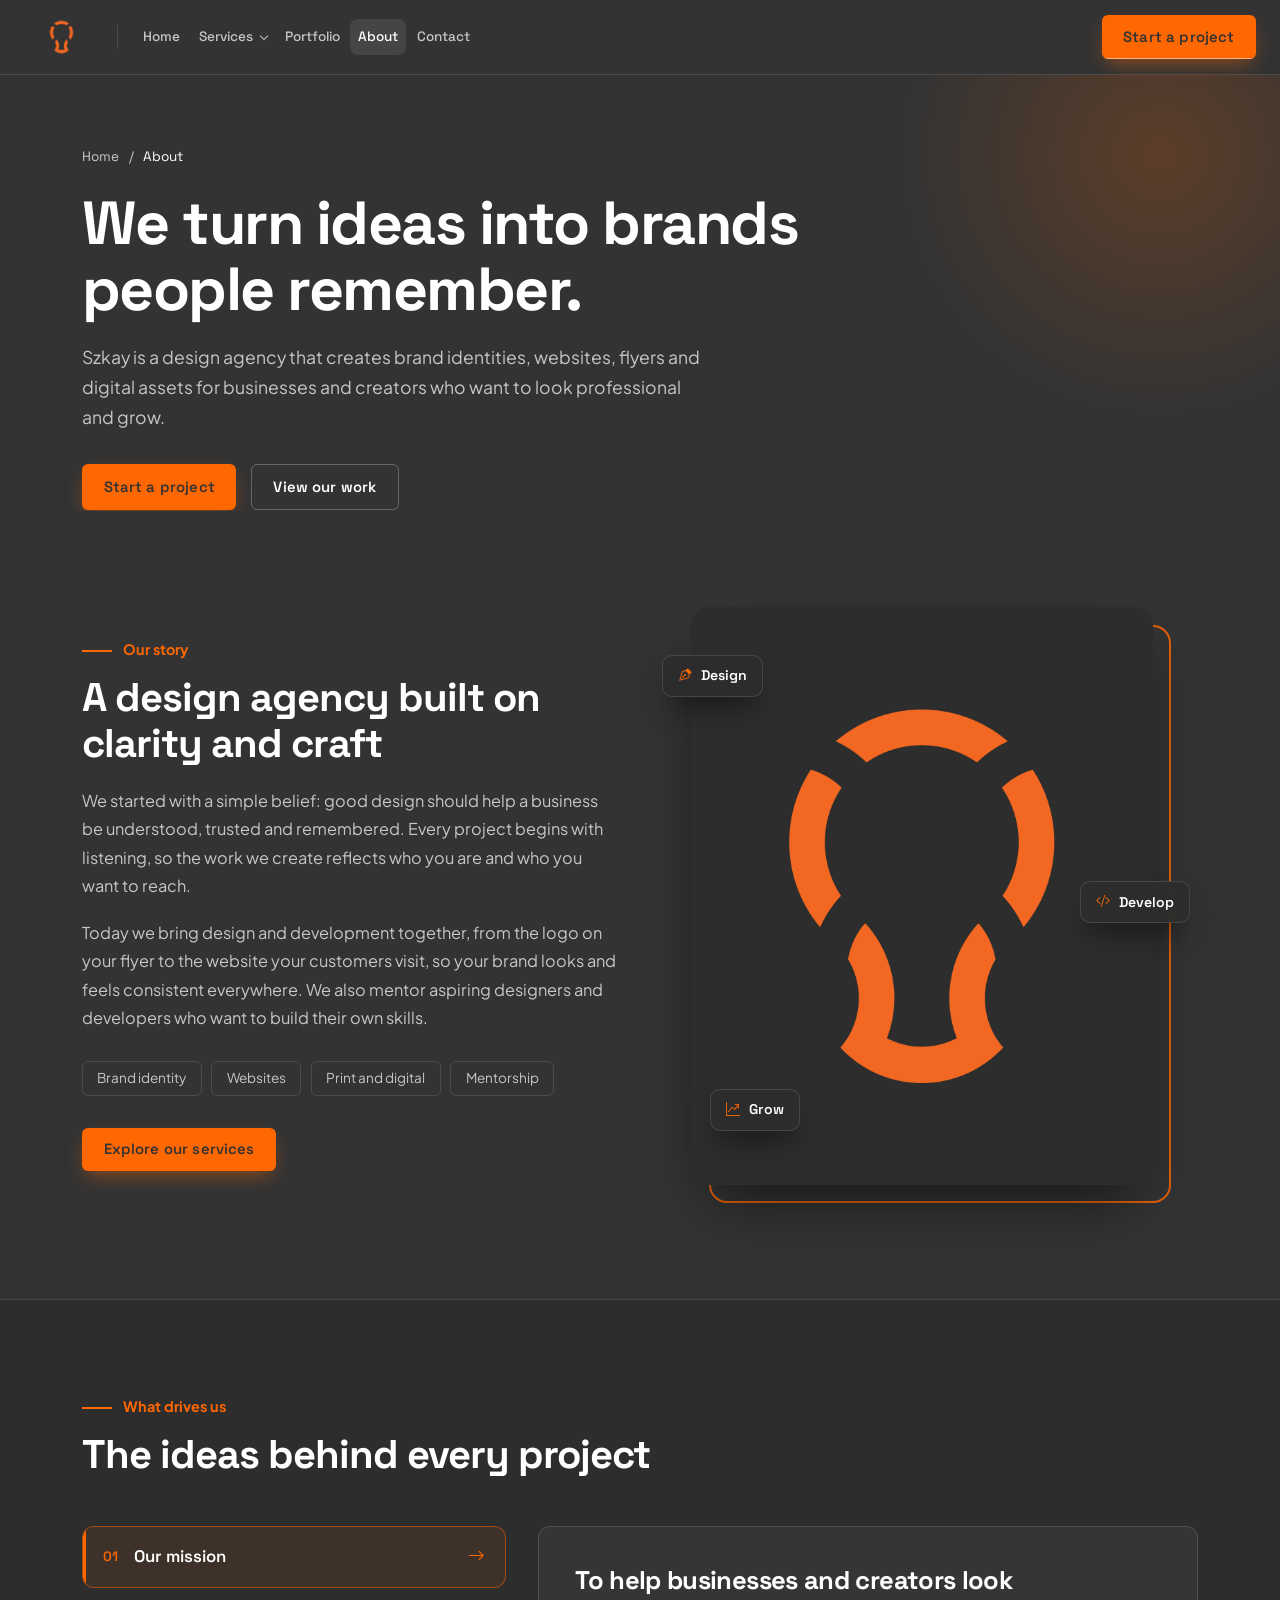
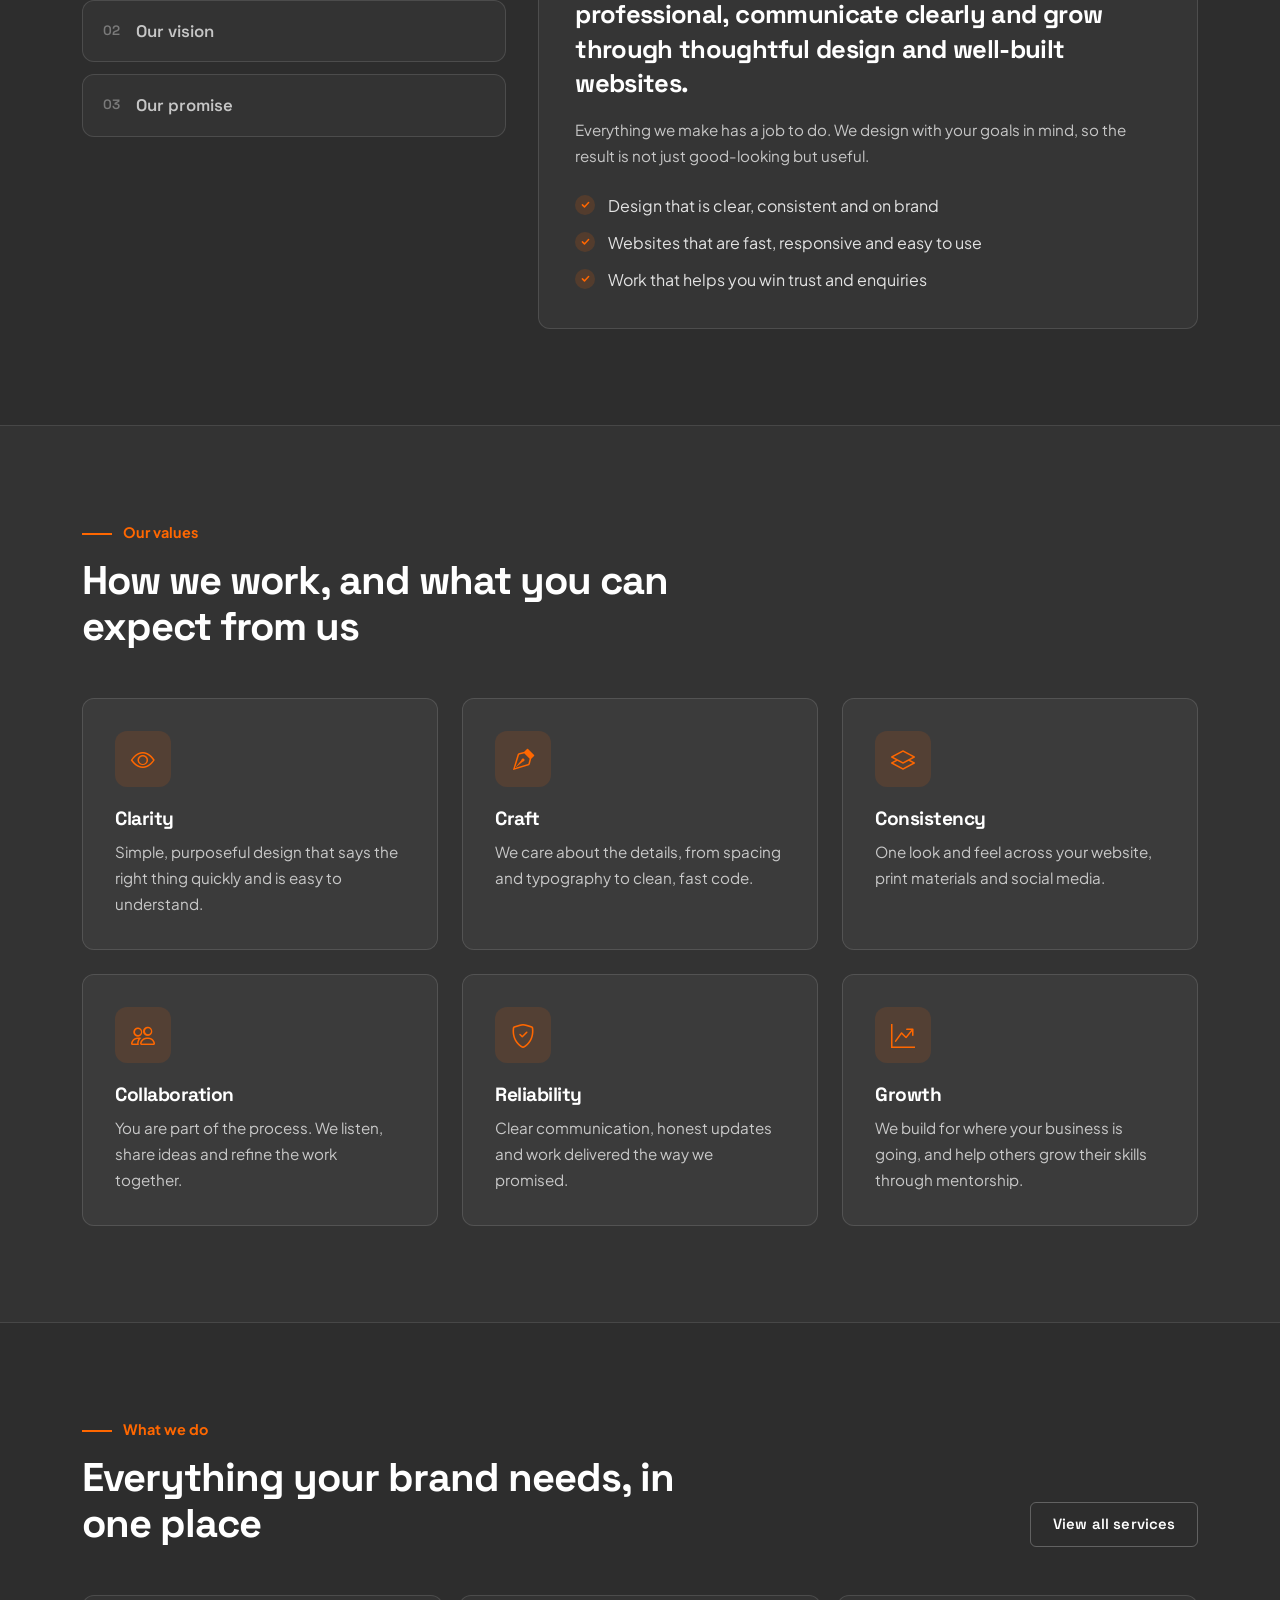
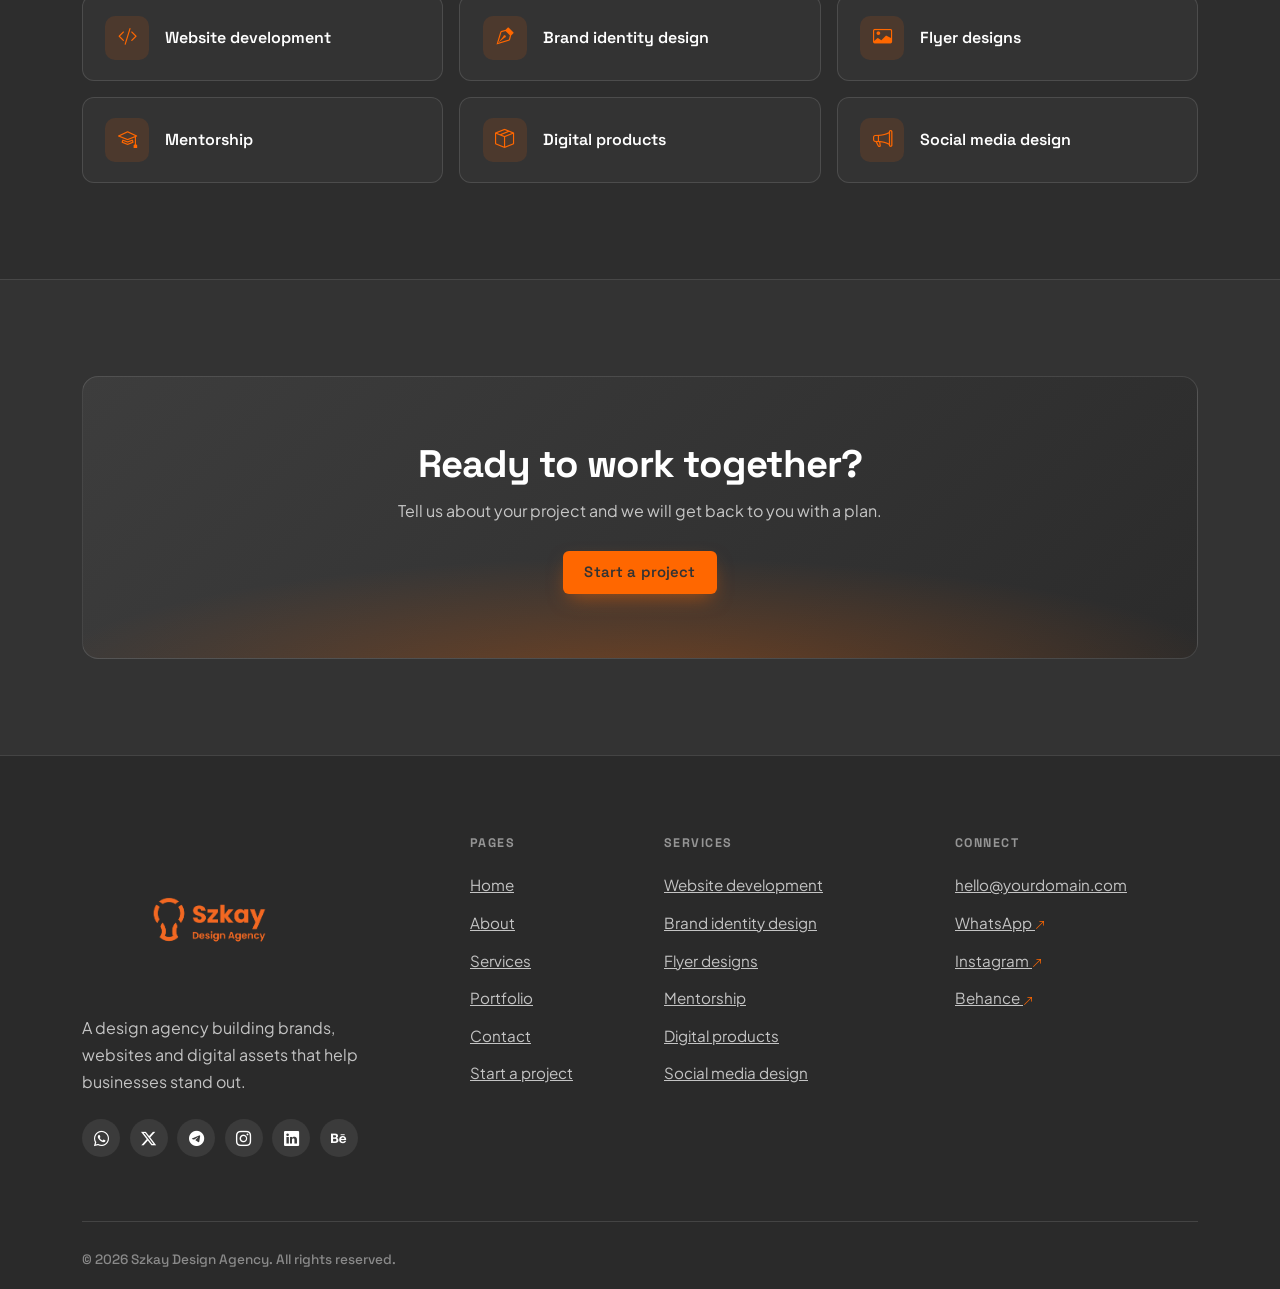
==== commit 3f4d8190: "Add files via upload" ====
--- a/about.html
+++ b/about.html
@@ -160,7 +160,7 @@
                         <!-- Replace 2.jpg with a photo of your own (portrait works best) -->
                         <div class="about-visual">
                             <div class="about-frame">
-                                <img src="2.jpg" alt="Szkay Design Agency creative work" loading="lazy">
+                                <img src="icon.png" alt="Szkay Design Agency creative work" loading="lazy">
                             </div>
                             <span class="float-chip c1"><i class="bi bi-vector-pen"></i> Design</span>
                             <span class="float-chip c2"><i class="bi bi-code-slash"></i> Develop</span>
--- a/index.css
+++ b/index.css
@@ -1005,12 +1005,36 @@
     background: #2a2a2a;
 }
 
+.footer-logo {
+    display: inline-block;
+    max-width: 100%;
+    margin-bottom: .1rem;
+    border-radius: 6px;
+}
+
 .footer-logo img {
     display: block;
-    height: 46px;
+    height: 170px;
     width: auto;
-    max-width: 220px;
-    margin-bottom: 1.25rem;
+    max-width: 100%;
+    object-fit: contain;
+    transition: transform 0.4s cubic-bezier(0.22, 1, 0.36, 1);
+}
+
+.footer-logo:hover img,
+.footer-logo:focus-visible img {
+    transform: translateY(-2px) scale(1.03);
+}
+
+.footer-logo:focus-visible {
+    outline: 2px solid var(--brand-orange);
+    outline-offset: 4px;
+}
+
+@media (max-width: 575.98px) {
+    .footer-logo img {
+        height: 130px;
+    }
 }
 
 .footer-about {
